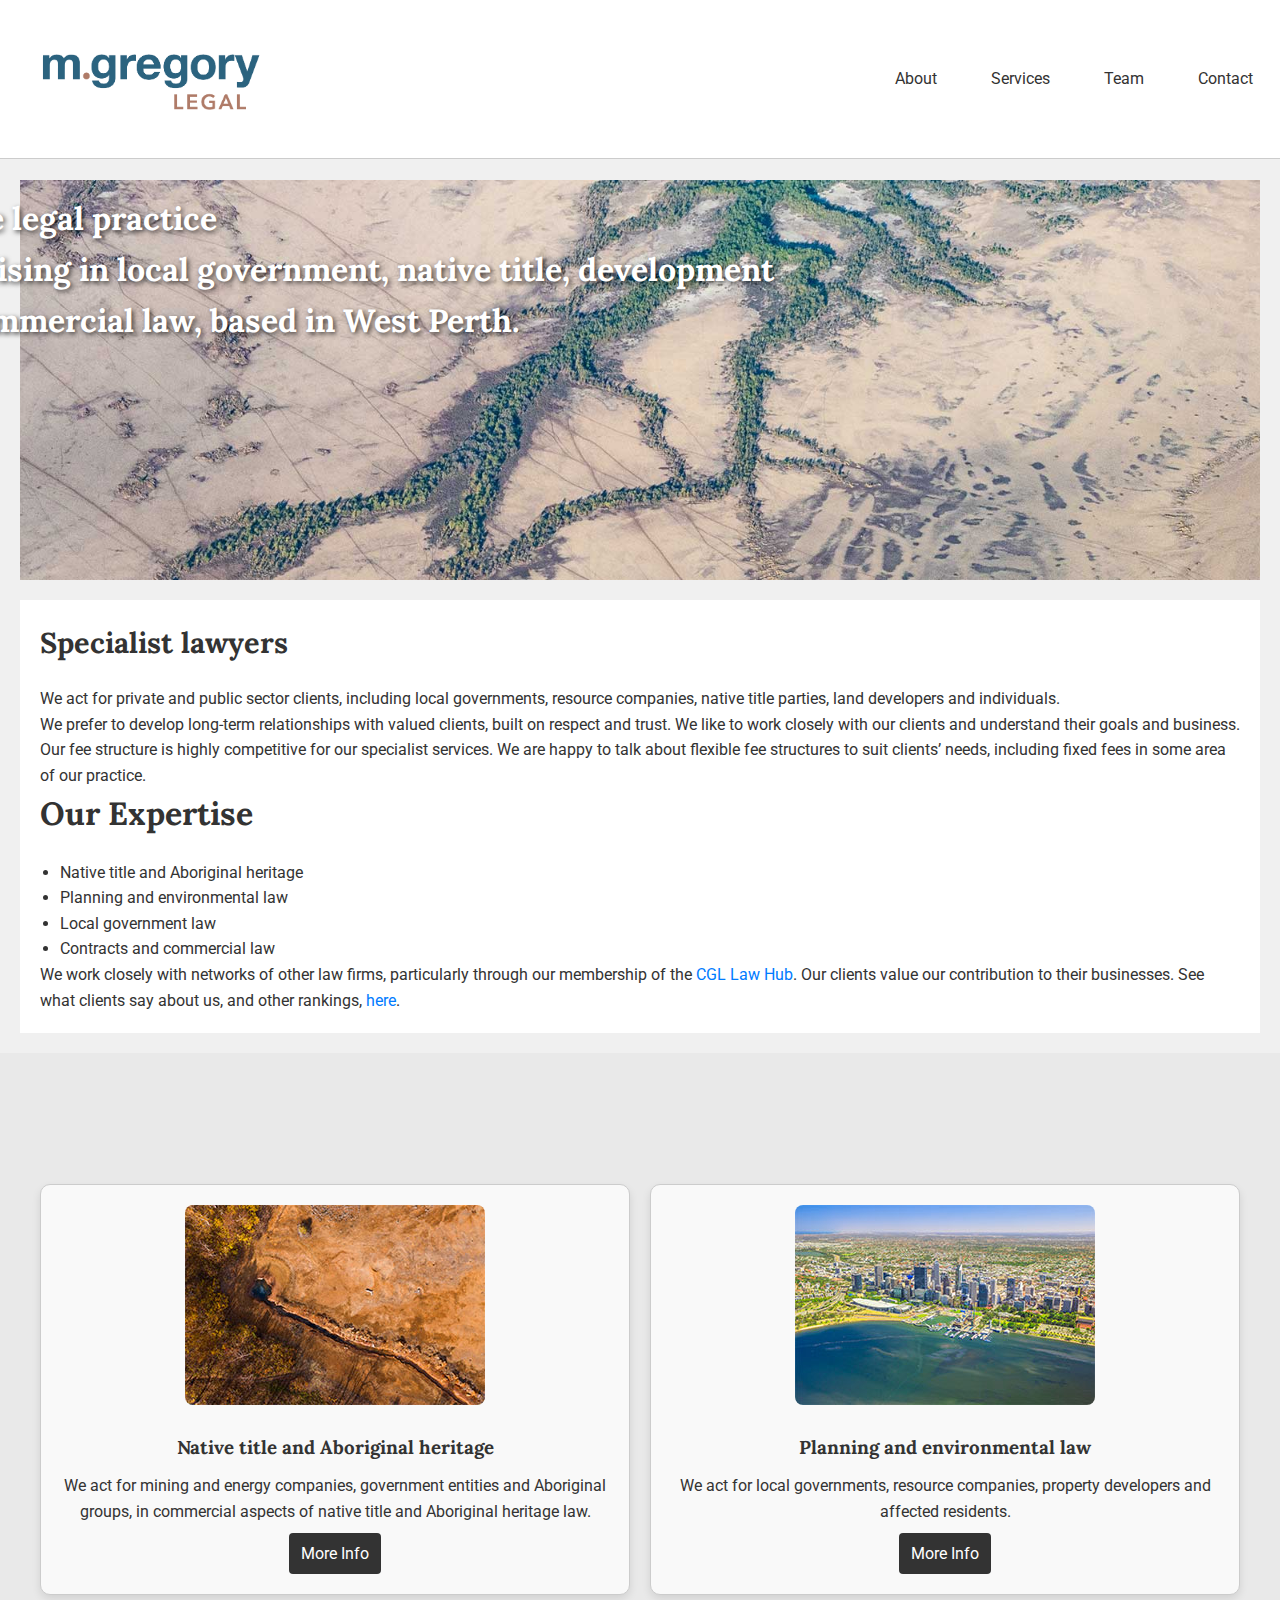
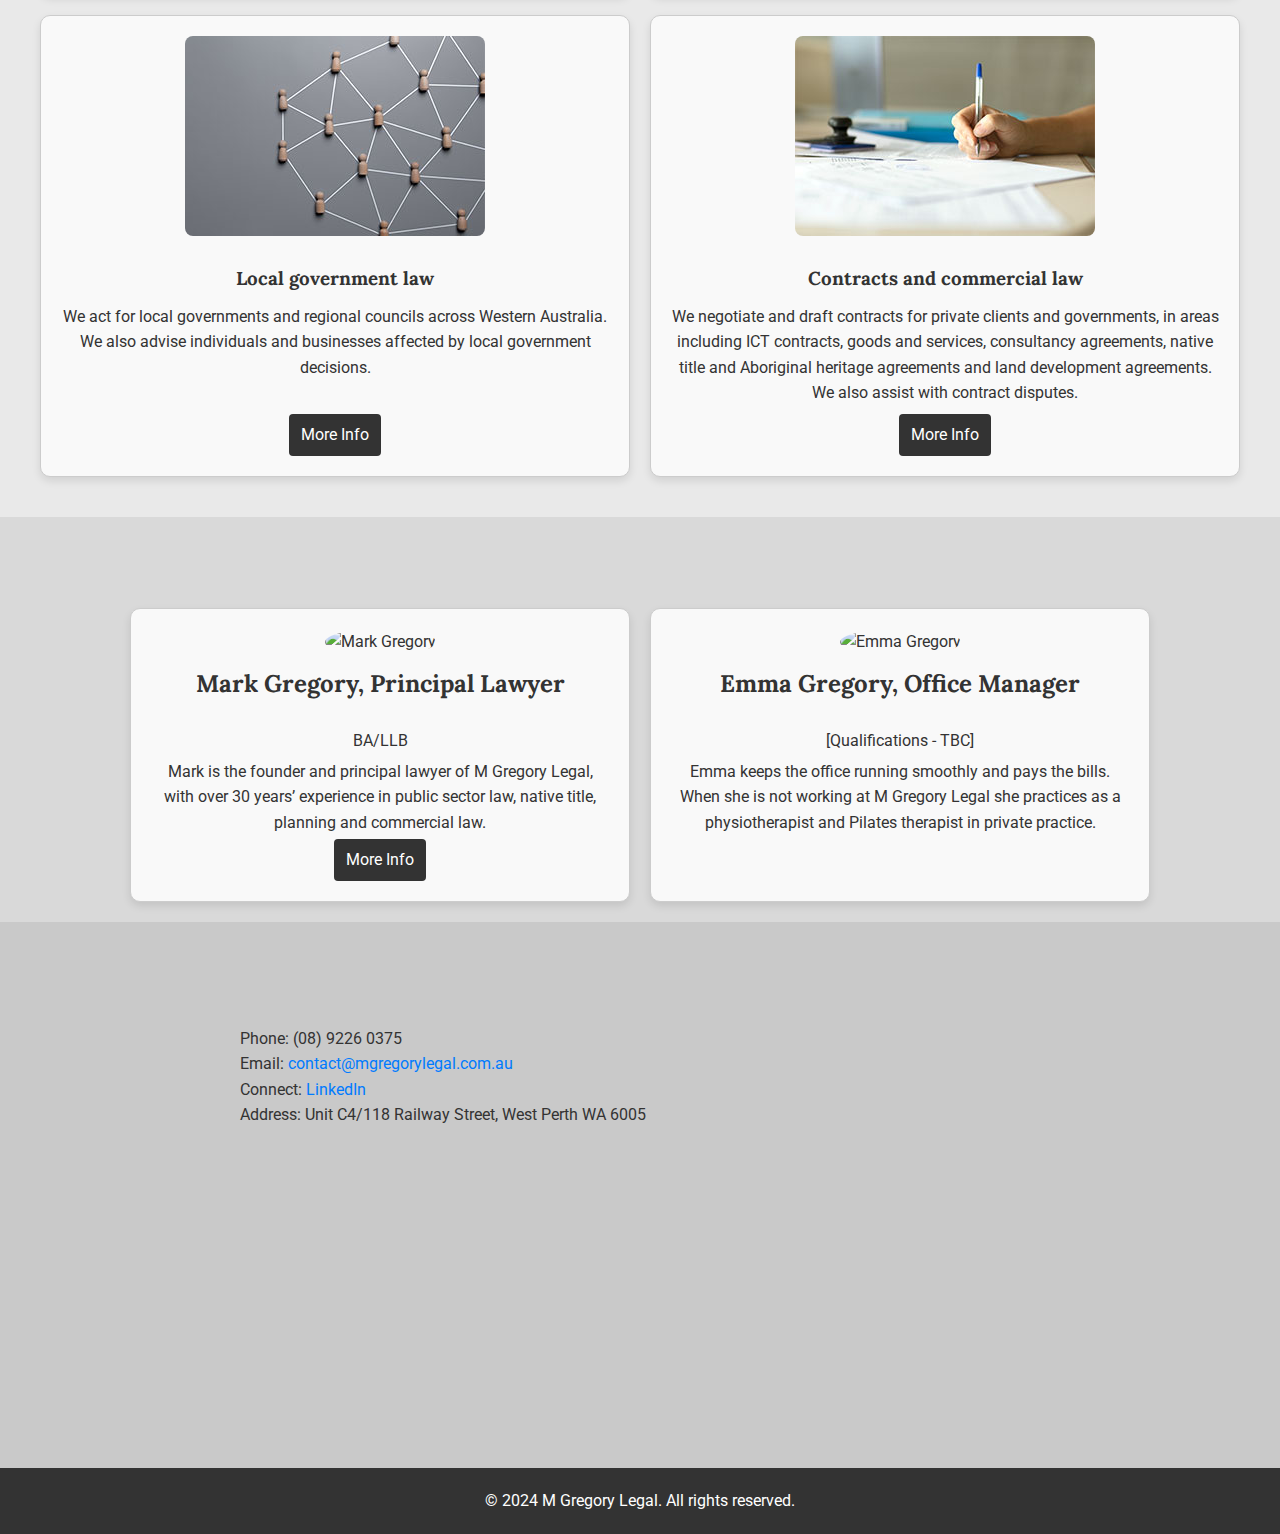
==== index.html @ 1109c606 "v1" ====
<!DOCTYPE html>
<html lang="en">
<head>
    <meta charset="UTF-8">
    <meta name="viewport" content="width=device-width, initial-scale=1.0">
    <title>M Gregory Legal</title>
    <link rel="stylesheet" href="index.css">
    <link rel="stylesheet" href="https://fonts.googleapis.com/css2?family=Lora:wght@400;700&family=Roboto:wght@400;700&display=swap">
    <link rel="icon" href="favicon.ico" type="image/x-icon">
</head>
<body>
    <header id="header">
        <div class="container">
            <div class="logo"><a href="#top"><img src="images/MG-logo.png" alt="M Gregory Legal Logo"></a></div>
            <nav>
                <ul>
                    <li><a href="#about">About</a></li>
                    <li><a href="#services">Services</a></li>
                    <li><a href="#team">Team</a></li>
                    <li><a href="#contact">Contact</a></li>
                </ul>
            </nav>
        </div>
    </header>

    <main id="top">
        <!-- About Us Section -->
        <section id="about" class="about">
            <div class="main-photo-text">
                A niche legal practice<br>
                specialising in local government, native title, development<br>
                and commercial law, based in West Perth.
            </div>
            <div class="main-photo slideshow-container">
                <div class="mySlides">
                    <img src="images/dry-lands.jpg" style="width:110%" alt="tidal flat">
                </div>
                <div class="mySlides">
                    <img src="images/salt-lake.jpg" style="width:110%" alt="salt pond">
                </div>
                <div class="mySlides">
                    <img src="images/book.jpg" style="width:110%" alt="open book">
                </div>
                <div class="mySlides">
                    <img src="images/architecture.jpg" style="width:110%" alt="brutalist building ">
                </div>
            </div>
            <div class="content-box">
                <h2>Specialist lawyers</h2>
                <p>We act for private and public sector clients, including local governments, resource companies, native title parties, land developers and individuals.</p>
                <p>We prefer to develop long-term relationships with valued clients, built on respect and trust. We like to work closely with our clients and understand their goals and business.</p>
                <p>Our fee structure is highly competitive for our specialist services. We are happy to talk about flexible fee structures to suit clients’ needs, including fixed fees in some area of our practice.</p>
                <h3 class="section-title">Our Expertise</h3>
                <ul class="expertise">
                    <li>Native title and Aboriginal heritage</li>
                    <li>Planning and environmental law</li>
                    <li>Local government law</li>
                    <li>Contracts and commercial law</li>
                </ul>
                <p>We work closely with networks of other law firms, particularly through our membership of the <a href="#">CGL Law Hub</a>. Our clients value our contribution to their businesses. See what clients say about us, and other rankings, <a href="#">here</a>.</p>
            </div>
        </section>

        <!-- Services Section -->
        <section id="services" class="services">
            <div class="container">
                <h2 class="section-title">Our Services</h2>
                <div class="service-box">
                    <div class="service">
                        <img src="images/waterhole.jpg" alt="Native title and Aboriginal heritage">
                        <h3>Native title and Aboriginal heritage</h3>
                        <p>We act for mining and energy companies, government entities and Aboriginal groups, in commercial aspects of native title and Aboriginal heritage law.</p>
                        <a href="Service-Native-Title-Aboriginal-Heritage.html" class="more-info">More Info</a>
                    </div>
                    <div class="service">
                        <img src="images/perth-city.jpg" alt="Planning and environmental law">
                        <h3>Planning and environmental law</h3>
                        <p>We act for local governments, resource companies, property developers and affected residents.</p>
                        <a href="Service-Planning-Environmental-Law.html" class="more-info">More Info</a>
                    </div>
                    <div class="service">
                        <img src="images/people.jpg" alt="Local government law">
                        <h3>Local government law</h3>
                        <p>We act for local governments and regional councils across Western Australia. We also advise individuals and businesses affected by local government decisions.</p>
                        <a href="Service-Local-Government-Law.html" class="more-info">More Info</a>
                    </div>
                    <div class="service">
                        <img src="images/sign.jpg" alt="Contracts and commercial law">
                        <h3>Contracts and commercial law</h3>
                        <p>We negotiate and draft contracts for private clients and governments, in areas including ICT contracts, goods and services, consultancy agreements, native title and Aboriginal heritage agreements and land development agreements. We also assist with contract disputes.</p>
                        <a href="Service-Contracts-Commercial-Law.html" class="more-info">More Info</a>
                    </div>
                </div>
            </div>
        </section>

        <!-- Team Section -->
        <section id="team" class="team">
            <div class="container">
                <h2 class="section-title">Our Team</h2>
                <div class="team-box">
                    <div class="team-member">
                        <img src="https://via.placeholder.com/150" alt="Mark Gregory">
                        <h3>Mark Gregory, Principal Lawyer</h3>
                        <p>BA/LLB</p>
                        <p>Mark is the founder and principal lawyer of M Gregory Legal, with over 30 years’ experience in public sector law, native title, planning and commercial law.</p>
                        <a href="mark-gregory.html" class="more-info">More Info</a>
                    </div>
                    <div class="team-member">
                        <img src="https://via.placeholder.com/150" alt="Emma Gregory">
                        <h3>Emma Gregory, Office Manager</h3>
                        <p>[Qualifications - TBC]</p>
                        <p>Emma keeps the office running smoothly and pays the bills. When she is not working at M Gregory Legal she practices as a physiotherapist and Pilates therapist in private practice.</p>
                    </div>
                </div>
            </div>
        </section>

        <!-- Contact Section -->
        <section id="contact" class="contact">
            <div class="content">
                <h2 class="section-title">Contact Us</h2>
                <p>Phone: <span id="phone"></span></p>
                <p>Email: <span id="email"></span></p>
                <p>Connect: <a href="#">LinkedIn</a></p>
                <p>Address: Unit C4/118 Railway Street, West Perth WA 6005</p>
                <div id="map"></div>
            </div>
        </section>
    </main>

    <footer>
        <div class="container">
            <p>&copy; 2024 M Gregory Legal. All rights reserved.</p>
        </div>
    </footer>

<script>
    // JavaScript for smooth header transition on scroll
    window.onscroll = function() {scrollFunction()};

    function scrollFunction() {
        if (document.body.scrollTop > 80 || document.documentElement.scrollTop > 80) {
            document.getElementById("header").classList.add("scroll");
        } else {
            document.getElementById("header").classList.remove("scroll");
        }
    }

    // Smooth scrolling for navigation links
    document.querySelectorAll('header nav ul li a').forEach(anchor => {
        anchor.addEventListener('click', function(e) {
            e.preventDefault();

            document.querySelector(this.getAttribute('href')).scrollIntoView({
                behavior: 'smooth'
            });
        });
    });

    // Smooth scrolling for logo link
    document.querySelector('header .logo a').addEventListener('click', function(e) {
        e.preventDefault();
        document.querySelector(this.getAttribute('href')).scrollIntoView({
            behavior: 'smooth'
        });
    });

    // Fade-in effect for h2 elements on scroll
    const sections = document.querySelectorAll('section');
    const options = {
        threshold: 0.5
    };

    const observer = new IntersectionObserver((entries, observer) => {
        entries.forEach(entry => {
            if (!entry.isIntersecting) {
                return;
            }
            entry.target.querySelector('h2').classList.add('fade-in');
            observer.unobserve(entry.target);
        });
    }, options);

    sections.forEach(section => {
        observer.observe(section);
    });

    // Anti-scraping measures for contact info
    document.getElementById('phone').textContent = '(08) 9226 0375';
    document.getElementById('email').innerHTML = '<a href="mailto:contact@mgregorylegal.com.au">contact@mgregorylegal.com.au</a>';

    // Google Maps API
    function initMap() {
        var location = { lat: -31.9505, lng: 115.8605 }; // Coordinates for Perth, WA
        var map = new google.maps.Map(document.getElementById("map"), {
            zoom: 14,
            center: location
        });
        var marker = new google.maps.Marker({
            position: location,
            map: map
        });
    }

    // Slideshow logic
    let slideIndex = 0;
    showSlides();

    function showSlides() {
        let slides = document.getElementsByClassName("mySlides");
        for (let i = 0; i < slides.length; i++) {
            slides[i].classList.remove("active");
        }
        slideIndex++;
        if (slideIndex > slides.length) { slideIndex = 1 }
        slides[slideIndex - 1].classList.add("active");
        setTimeout(showSlides, 4000); // Change image every 4 seconds
    }
</script>

    <script async defer src="https://maps.googleapis.com/maps/api/js?key=AIzaSyBhS0p3uqye0umeR3EE-QV-bH2C4uokrwM&callback=initMap"></script>
</body>
</html>
---- index.css ----
/* Import Google Font */
@import url('https://fonts.googleapis.com/css2?family=Lora:wght@400;700&display=swap');
@import url('https://fonts.googleapis.com/css2?family=Roboto:wght@400;700&display=swap');

/* Reset default styles */
* {
    margin: 0;
    padding: 0;
    box-sizing: border-box;
}

/* Custom scrollbar */
::-webkit-scrollbar {
    width: 10px;
}

::-webkit-scrollbar-track {
    background: #f1f1f1;
}

::-webkit-scrollbar-thumb {
    background: #888;
    border-radius: 5px;
}

::-webkit-scrollbar-thumb:hover {
    background: #555;
}

/* Slideshow container */
.slideshow-container {
    position: relative;
    max-width: 100%;
    height: 400px; /* Adjust this height as needed */
    margin: auto;
    overflow: hidden;
}

.mySlides {
    position: absolute;
    width: 100%;
    height: 100%;
    opacity: 0;
    transition: opacity 1s ease-in-out; /* Smooth transition */
}

.mySlides img {
    width: 100%;
    height: 100%;
    object-fit: cover; /* Ensures the image covers the container without stretching */
    vertical-align: middle;
}

.mySlides.active {
    opacity: 1;
}

/* Next & previous buttons */
.prev, .next {
    cursor: pointer;
    position: absolute;
    top: 50%;
    width: auto;
    padding: 16px;
    margin-top: -22px;
    color: white;
    font-weight: bold;
    font-size: 18px;
    transition: 0.6s ease;
    border-radius: 0 3px 3px 0;
    user-select: none;
    background-color: rgba(0, 0, 0, 0.5); /* Semi-transparent background for better visibility */
}

.next {
    right: 0;
    border-radius: 3px 0 0 3px;
}

.prev:hover, .next:hover {
    background-color: rgba(0,0,0,0.8);
}

/* Sliding animation */
@keyframes slide {
    from {transform: translateX(100%);} 
    to {transform: translateX(0%);}
}

@-webkit-keyframes slide {
    from {transform: translateX(100%);} 
    to {transform: translateX(0%);}
}

/* Basic styling */
body {
    font-family: 'Roboto', sans-serif;
    color: #333;
    line-height: 1.6;
    overflow-x: hidden; /* Hide horizontal scrollbar */
}

.logo img {
    max-width: 300px; /* Adjust the size as needed */
    height: auto; /* Maintain aspect ratio */
}

header {
    background-color: #fff;
    color: #333;
    padding: 20px 0;
    position: fixed;
    width: 100%;
    z-index: 1000; /* Ensure header is on top */
    transition: background-color 0.3s ease;
    border-bottom: 1px solid #ccc;
}

header .container {
    display: flex;
    justify-content: space-between;
    align-items: center;
}

header .logo {
    font-family: 'Lora', serif;
    font-size: 1.5em;
}

header .logo a {
    text-decoration: none;
    color: #333;
}

header nav ul {
    list-style-type: none;
    display: flex;
}

header nav ul li {
    margin: 0 15px;
}

header nav ul li a {
    text-decoration: none;
    color: #333; /* Default color */
    padding: 8px 12px;
    border-radius: 0; /* Remove rounded corners */
    transition: background-color 0.3s ease, color 0.3s ease, box-shadow 0.3s ease; /* Added transition for box-shadow */
}

header nav ul li a:hover {
    background-color: #eee;
    color: #333; /* Hover color */
    box-shadow: 5px 5px 7px rgba(0, 0, 0, 0.3); /* Slightly larger shadow on hover */
}

main {
    padding-top: 80px; /* Adjust for fixed header */
}

section {
    padding: 20px 20px; /* Reduced padding for about section */
}

.about {
    background-color: #f0f0f0;
    padding-top: 100px;
}

.about .main-photo {
    width: 100%;
    height: 400px;
    background: #ddd;
    position: relative;
    display: flex;
    justify-content: left;
    align-items: center;
    margin-bottom: 20px;
}

.about .main-photo-text {
    position: absolute;
    top: 30%; /* Center vertically */
    left: 26%; /* Center horizontally */
    transform: translate(-50%, -50%); /* Center the text */
    font-family: 'Lora', serif;
    font-size: 2em; /* Bigger and bolder */
    font-weight: bold;
    color: #fff; /* White text */
    padding: 10px; /* Add padding for better readability */
    z-index: 1; /* Ensure it appears above the images */
    text-shadow: 2px 2px 5px rgba(0, 0, 0, 0.7); /* Add drop shadow */
}

.about .content-box {
    width: 100%; /* Expanded width to the edge of the page */
    padding: 20px;
    background-color: #fff;
    text-align: left;
}

.about h2 {
    font-family: 'Lora', serif;
    font-size: 1.8em;
    margin-bottom: 20px;
    font-weight: bold;
}

.about ul.expertise {
    list-style-type: disc;
    padding-left: 20px;
    margin-top: 20px;
}

.services {
    background-color: #e9e9e9; /* Slightly darker grey for Services section */
    padding: 40px 0; /* Add some padding to the top and bottom */
}

.services .container {
    display: flex;
    flex-direction: column; /* Ensure the title and service boxes stack vertically */
    align-items: center; /* Center align the contents */
    gap: 20px; /* Add space between the title and the service boxes */
}

.services .section-title {
    margin-bottom: 20px; /* Add margin to the bottom of the title */
    font-family: 'Lora', serif;
    font-size: 2em;
}

.service-box {
    display: grid;
    grid-template-columns: repeat(2, 1fr); /* 2 by 2 grid */
    gap: 20px; /* Adjust the gap between the columns */
    width: 100%; /* Ensure the grid takes full width of the container */
    max-width: 1200px; /* Set a maximum width for the grid container */
    margin: 0 auto; /* Center the grid container */
}

.service {
    background-color: #f9f9f9;
    border: 1px solid #ccc;
    padding: 20px;
    text-align: center;
    transition: transform 0.3s ease;
    border-radius: 10px;
    box-shadow: 0 4px 8px rgba(0, 0, 0, 0.1);
    position: relative;
    padding-bottom: 60px; /* Ensure enough space for the button */
    width: 100%; /* Ensure the service boxes take full width of grid items */
}


.service img {
    max-width: 100%;
    height: auto;
    border-radius: 8px;
    margin-bottom: 10px;
}

.service h3 {
    font-family: 'Lora', serif; /* Change font to Lora */
    margin-top: 10px;
}

.service p {
    font-family: 'Roboto', sans-serif;
    margin: 10px 0;
}

.service a {
    display: inline-block;
    padding: 8px 12px;
    background-color: #333;
    color: #fff;
    text-decoration: none;
    border-radius: 4px;
    transition: background-color 0.3s ease;
    position: absolute;
    bottom: 20px;
    left: 50%;
    transform: translateX(-50%);
}

.service a:hover {
    background-color: #555; /* Change hover effect */
    color: #fff; /* Ensure text color stays white */
}

.service:hover {
    transform: translateY(-5px);
}

.team {
    background-color: #d9d9d9; /* Even darker grey for Team section */
}

.team .container {
    display: flex;
    flex-direction: column;
    align-items: center;
}

.team-box {
    display: flex;
    justify-content: center; /* Center the team members */
    gap: 20px;
    flex-wrap: wrap;
    max-width: 1200px;
}

.team-member {
    background-color: #f9f9f9;
    border: 1px solid #ccc;
    padding: 20px;
    text-align: center;
    transition: transform 0.3s ease;
    border-radius: 10px;
    box-shadow: 0 4px 8px rgba(0, 0, 0, 0.1);
    width: calc(45% - 40px);
    max-width: 600px;
    position: relative;
    padding-bottom: 60px; /* Ensure enough space for the button */
}

.team-member img {
    border-radius: 50%;
    margin-bottom: 10px;
}

.team-member h3 {
    font-family: 'Lora', serif; /* Change font to Lora */
    font-size: 1.5em;
    color: #333;
    padding-bottom: 20px; /* Add padding to the bottom */
}

.team-member p {
    margin: 5px 0;
}

.team-member a {
    display: inline-block;
    padding: 8px 12px;
    background-color: #333;
    color: #fff;
    text-decoration: none;
    border-radius: 4px;
    transition: background-color 0.3s ease;
    position: absolute;
    bottom: 20px;
    left: 50%;
    transform: translateX(-50%);
}

.team-member a:hover {
    background-color: #555; /* Change hover effect */
    color: #fff; /* Ensure text color stays white */
}

.contact {
    background-color: #c9c9c9; /* Darkest grey for Contact section */
}

.contact .content {
    max-width: 800px;
    margin: 0 auto;
    text-align: left;
}

.contact h2 {
    font-family: 'Lora', serif; /* Change font to Lora */
    font-size: 2.5em;
    margin-bottom: 20px;
}

#map {
    height: 300px;
    width: 100%;
    margin-top: 20px;
}

footer {
    text-align: center;
    padding: 20px 0;
    background-color: #333;
    color: #fff;
}

.fade-in {
    opacity: 1;
    transition: opacity 0.6s ease-in-out;
}

h2 {
    opacity: 0;
    transition: opacity 0.6s ease-in-out;
}

/* Link colors */
a {
    color: #007BFF;
    text-decoration: none;
}

a:hover {
    color: #0056b3;
}

a:active {
    color: #0056b3;
}

/* Ensure section titles use the Lora font */
.section-title {
    font-family: 'Lora', serif;
    font-size: 2em;
    margin-bottom: 20px;
}
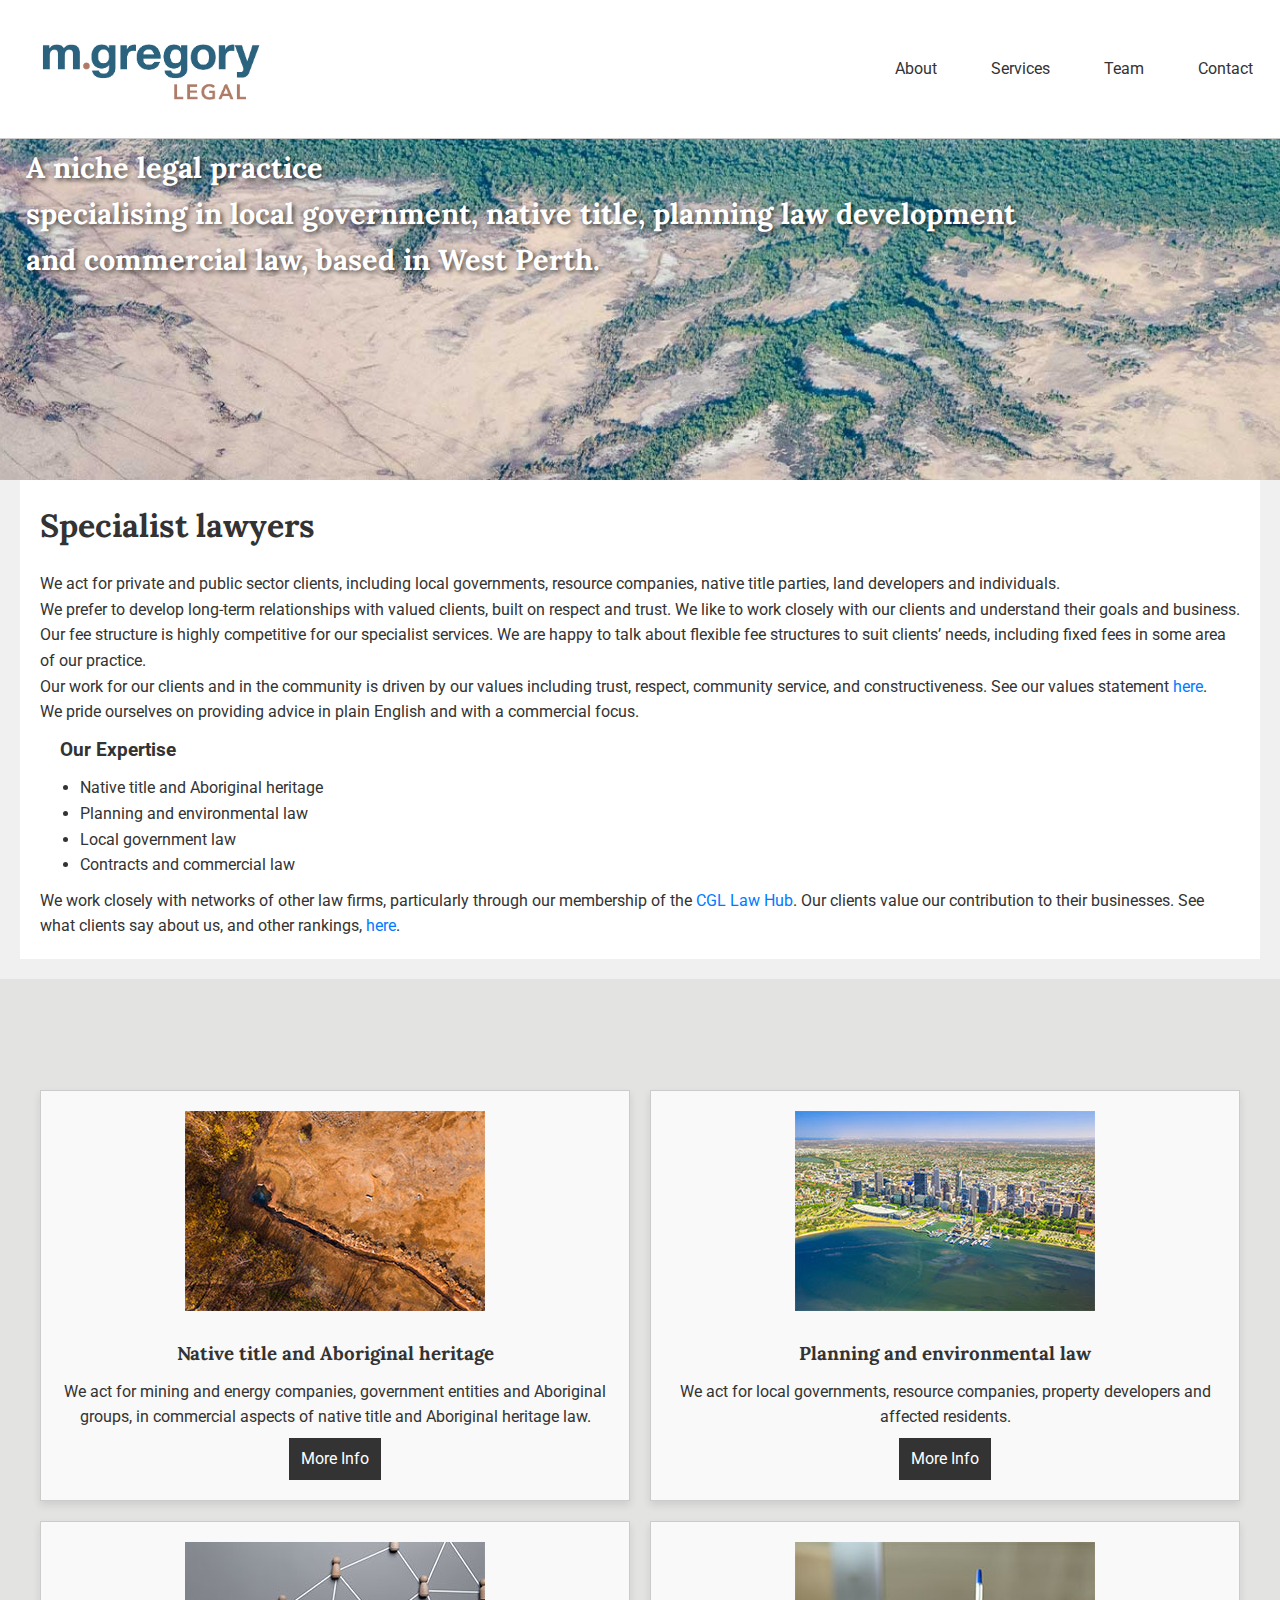
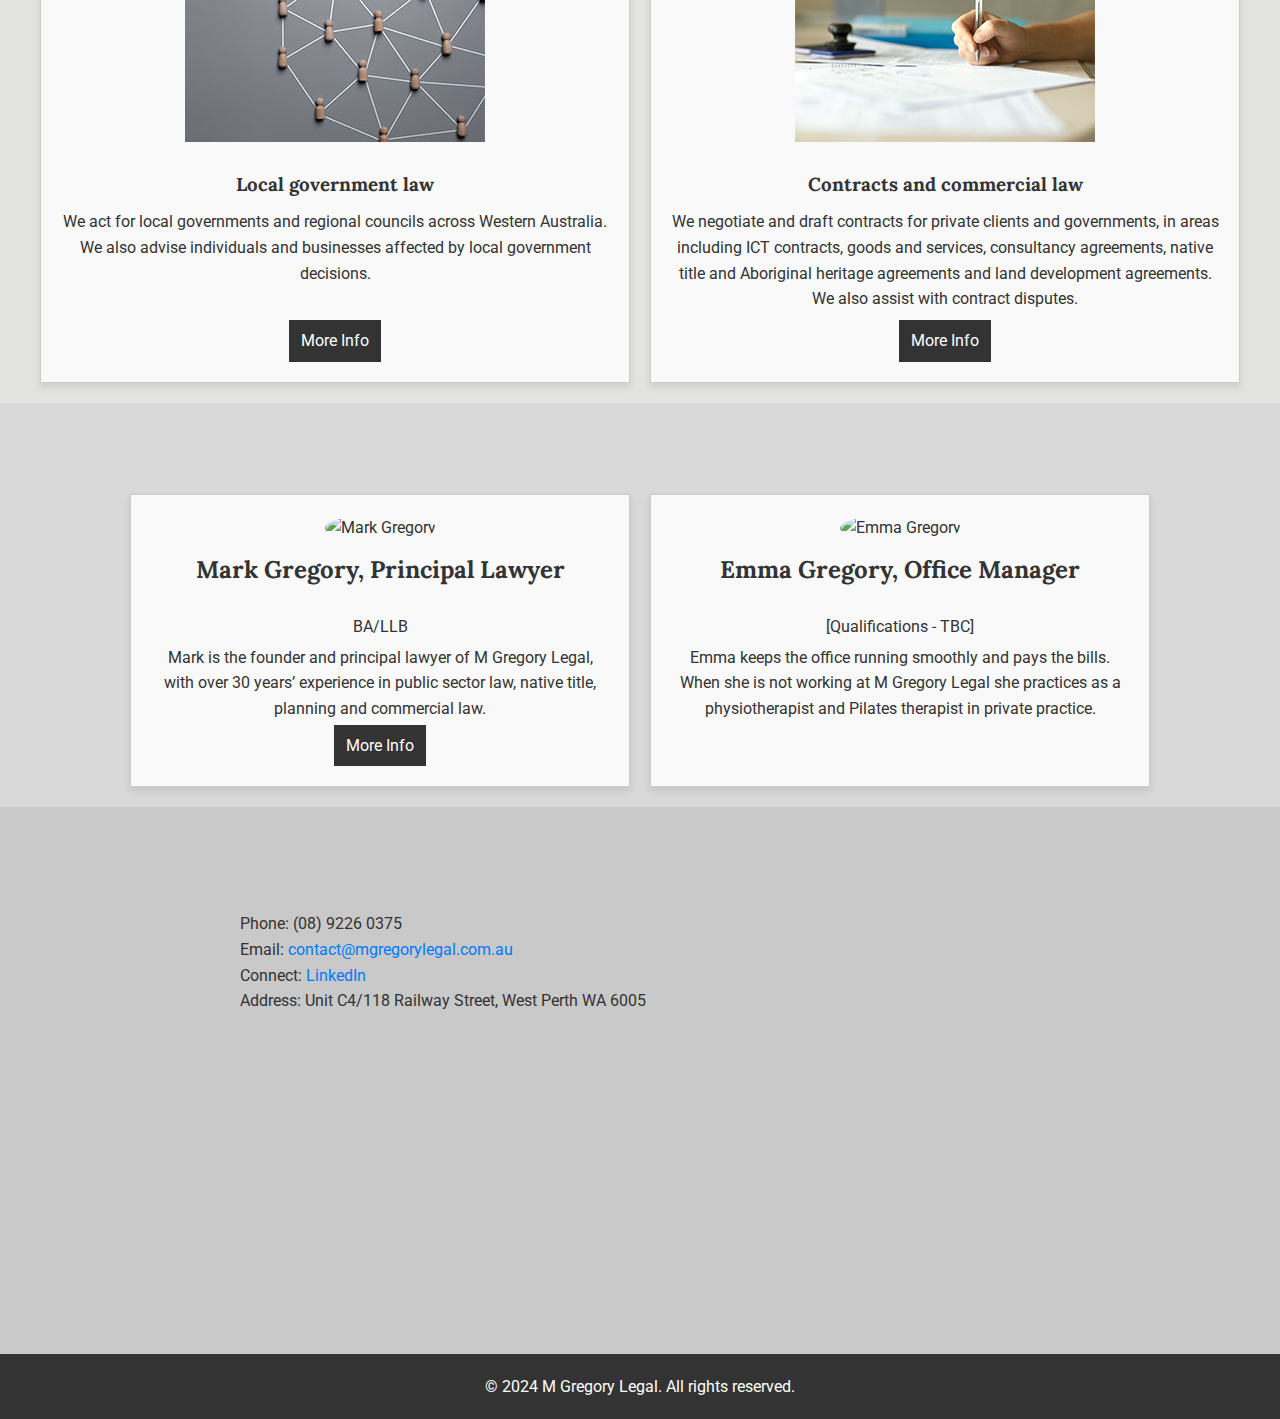
==== commit 37e1bd3a: "v2" ====
--- a/index.html
+++ b/index.html
@@ -13,12 +13,18 @@
         <div class="container">
             <div class="logo"><a href="#top"><img src="images/MG-logo.png" alt="M Gregory Legal Logo"></a></div>
             <nav>
-                <ul>
+                <ul class="nav-links">
                     <li><a href="#about">About</a></li>
                     <li><a href="#services">Services</a></li>
                     <li><a href="#team">Team</a></li>
                     <li><a href="#contact">Contact</a></li>
                 </ul>
+                <div class="hamburger" id="hamburger">
+                    <div></div>
+                    <div></div>
+                    <div></div>
+                </div>
+                <div class="close-btn" id="close-btn">&times;</div>
             </nav>
         </div>
     </header>
@@ -28,36 +34,40 @@
         <section id="about" class="about">
             <div class="main-photo-text">
                 A niche legal practice<br>
-                specialising in local government, native title, development<br>
+                specialising in local government, native title, planning law development<br>
                 and commercial law, based in West Perth.
             </div>
             <div class="main-photo slideshow-container">
-                <div class="mySlides">
-                    <img src="images/dry-lands.jpg" style="width:110%" alt="tidal flat">
-                </div>
-                <div class="mySlides">
-                    <img src="images/salt-lake.jpg" style="width:110%" alt="salt pond">
-                </div>
-                <div class="mySlides">
-                    <img src="images/book.jpg" style="width:110%" alt="open book">
-                </div>
-                <div class="mySlides">
-                    <img src="images/architecture.jpg" style="width:110%" alt="brutalist building ">
+                <div class="mySlides fade">
+                    <img src="images/dry-lands.jpg" alt="tidal flat">
+                </div>
+                <div class="mySlides fade">
+                    <img src="images/Pilbara-landscape.jpg" alt="australian outback">
+                </div>
+                <div class="mySlides fade">
+                    <img src="images/salt-lake.jpg" alt="salt pond">
+                </div>
+                <div class="mySlides fade">
+                    <img src="images/book.jpg" alt="open book">
+                </div>
+                <div class="mySlides fade">
+                    <img src="images/architecture.jpg" alt="brutalist building">
                 </div>
             </div>
             <div class="content-box">
                 <h2>Specialist lawyers</h2>
-                <p>We act for private and public sector clients, including local governments, resource companies, native title parties, land developers and individuals.</p>
-                <p>We prefer to develop long-term relationships with valued clients, built on respect and trust. We like to work closely with our clients and understand their goals and business.</p>
-                <p>Our fee structure is highly competitive for our specialist services. We are happy to talk about flexible fee structures to suit clients’ needs, including fixed fees in some area of our practice.</p>
-                <h3 class="section-title">Our Expertise</h3>
+                <p>
+                We act for private and public sector clients, including local governments, resource companies, native title parties, land developers and individuals.
+                <br>We prefer to develop long-term relationships with valued clients, built on respect and trust. We like to work closely with our clients and understand their goals and business.<br>
+                Our fee structure is highly competitive for our specialist services. We are happy to talk about flexible fee structures to suit clients’ needs, including fixed fees in some area of our practice.<br> Our work for our clients and in the community is driven by our values including trust, respect, community service, and constructiveness. See our values statement <a href="Under-construction.html">here</a>. <br>We pride ourselves on providing advice in plain English and with a commercial focus.</p>
+                <h3 class="expertise-title">Our Expertise</h3>
                 <ul class="expertise">
                     <li>Native title and Aboriginal heritage</li>
                     <li>Planning and environmental law</li>
                     <li>Local government law</li>
                     <li>Contracts and commercial law</li>
                 </ul>
-                <p>We work closely with networks of other law firms, particularly through our membership of the <a href="#">CGL Law Hub</a>. Our clients value our contribution to their businesses. See what clients say about us, and other rankings, <a href="#">here</a>.</p>
+                <p>We work closely with networks of other law firms, particularly through our membership of the <a href="Under-construction.html">CGL Law Hub</a>. Our clients value our contribution to their businesses. See what clients say about us, and other rankings, <a href="Under-construction.html">here</a>.</p>
             </div>
         </section>
 
@@ -100,14 +110,14 @@
                 <h2 class="section-title">Our Team</h2>
                 <div class="team-box">
                     <div class="team-member">
-                        <img src="https://via.placeholder.com/150" alt="Mark Gregory">
+                        <img src="https://via.placeholder.com/150" class="circle-img" alt="Mark Gregory">
                         <h3>Mark Gregory, Principal Lawyer</h3>
                         <p>BA/LLB</p>
                         <p>Mark is the founder and principal lawyer of M Gregory Legal, with over 30 years’ experience in public sector law, native title, planning and commercial law.</p>
-                        <a href="mark-gregory.html" class="more-info">More Info</a>
+                        <a href="Mark-more-info.html" class="more-info">More Info</a>
                     </div>
                     <div class="team-member">
-                        <img src="https://via.placeholder.com/150" alt="Emma Gregory">
+                        <img src="https://via.placeholder.com/150" class="circle-img" alt="Emma Gregory">
                         <h3>Emma Gregory, Office Manager</h3>
                         <p>[Qualifications - TBC]</p>
                         <p>Emma keeps the office running smoothly and pays the bills. When she is not working at M Gregory Legal she practices as a physiotherapist and Pilates therapist in private practice.</p>
@@ -122,7 +132,7 @@
                 <h2 class="section-title">Contact Us</h2>
                 <p>Phone: <span id="phone"></span></p>
                 <p>Email: <span id="email"></span></p>
-                <p>Connect: <a href="#">LinkedIn</a></p>
+                <p>Connect: <a href="Under-construction.html">LinkedIn</a></p>
                 <p>Address: Unit C4/118 Railway Street, West Perth WA 6005</p>
                 <div id="map"></div>
             </div>
@@ -135,89 +145,120 @@
         </div>
     </footer>
 
-<script>
-    // JavaScript for smooth header transition on scroll
-    window.onscroll = function() {scrollFunction()};
-
-    function scrollFunction() {
-        if (document.body.scrollTop > 80 || document.documentElement.scrollTop > 80) {
-            document.getElementById("header").classList.add("scroll");
-        } else {
-            document.getElementById("header").classList.remove("scroll");
+    <script>
+        // JavaScript for smooth header transition on scroll
+        window.onscroll = function() {scrollFunction()};
+
+        function scrollFunction() {
+            if (document.body.scrollTop > 80 || document.documentElement.scrollTop > 80) {
+                document.getElementById("header").classList.add("scroll");
+            } else {
+                document.getElementById("header").classList.remove("scroll");
+            }
         }
-    }
-
-    // Smooth scrolling for navigation links
-    document.querySelectorAll('header nav ul li a').forEach(anchor => {
-        anchor.addEventListener('click', function(e) {
+
+        // Smooth scrolling for navigation links
+        document.querySelectorAll('header nav ul li a').forEach(anchor => {
+            anchor.addEventListener('click', function(e) {
+                e.preventDefault();
+                document.querySelector(this.getAttribute('href')).scrollIntoView({
+                    behavior: 'smooth'
+                });
+            });
+        });
+
+        // Smooth scrolling for logo link
+        document.querySelector('header .logo a').addEventListener('click', function(e) {
             e.preventDefault();
-
             document.querySelector(this.getAttribute('href')).scrollIntoView({
                 behavior: 'smooth'
             });
         });
-    });
-
-    // Smooth scrolling for logo link
-    document.querySelector('header .logo a').addEventListener('click', function(e) {
-        e.preventDefault();
-        document.querySelector(this.getAttribute('href')).scrollIntoView({
-            behavior: 'smooth'
-        });
-    });
-
-    // Fade-in effect for h2 elements on scroll
-    const sections = document.querySelectorAll('section');
-    const options = {
-        threshold: 0.5
-    };
-
-    const observer = new IntersectionObserver((entries, observer) => {
-        entries.forEach(entry => {
-            if (!entry.isIntersecting) {
-                return;
-            }
-            entry.target.querySelector('h2').classList.add('fade-in');
-            observer.unobserve(entry.target);
-        });
-    }, options);
-
-    sections.forEach(section => {
-        observer.observe(section);
-    });
-
-    // Anti-scraping measures for contact info
-    document.getElementById('phone').textContent = '(08) 9226 0375';
-    document.getElementById('email').innerHTML = '<a href="mailto:contact@mgregorylegal.com.au">contact@mgregorylegal.com.au</a>';
-
-    // Google Maps API
-    function initMap() {
-        var location = { lat: -31.9505, lng: 115.8605 }; // Coordinates for Perth, WA
-        var map = new google.maps.Map(document.getElementById("map"), {
-            zoom: 14,
-            center: location
-        });
-        var marker = new google.maps.Marker({
-            position: location,
-            map: map
-        });
-    }
-
-    // Slideshow logic
-    let slideIndex = 0;
-    showSlides();
-
-    function showSlides() {
-        let slides = document.getElementsByClassName("mySlides");
-        for (let i = 0; i < slides.length; i++) {
-            slides[i].classList.remove("active");
+
+        // Toggle hamburger menu
+        document.querySelector('.hamburger').addEventListener('click', function() {
+            document.querySelector('.nav-links').classList.toggle('nav-active');
+            document.querySelector('.hamburger').classList.toggle('toggle');
+            document.querySelector('.close-btn').classList.toggle('visible');
+        });
+
+        // Close hamburger menu
+        document.querySelector('#close-btn').addEventListener('click', function() {
+            document.querySelector('.nav-links').classList.remove('nav-active');
+            document.querySelector('.hamburger').classList.remove('toggle');
+            document.querySelector('.close-btn').classList.remove('visible');
+        });
+
+        // Close hamburger menu on link click
+        document.querySelectorAll('.nav-links a').forEach(link => {
+            link.addEventListener('click', function() {
+                document.querySelector('.nav-links').classList.remove('nav-active');
+                document.querySelector('.hamburger').classList.remove('toggle');
+                document.querySelector('.close-btn').classList.remove('visible');
+            });
+        });
+
+        // Fade-in effect for h2 elements on scroll
+        const sections = document.querySelectorAll('section');
+        const options = {
+            threshold: 0.5
+        };
+
+        const observer = new IntersectionObserver((entries, observer) => {
+            entries.forEach(entry => {
+                if (!entry.isIntersecting) {
+                    return;
+                }
+                entry.target.querySelector('h2').classList.add('fade-in');
+                observer.unobserve(entry.target);
+            });
+        }, options);
+
+        sections.forEach(section => {
+            observer.observe(section);
+        });
+
+        // Anti-scraping measures for contact info
+        document.getElementById('phone').textContent = '(08) 9226 0375';
+        document.getElementById('email').innerHTML = '<a href="mailto:contact@mgregorylegal.com.au">contact@mgregorylegal.com.au</a>';
+
+        // Google Maps API
+        function initMap() {
+            var location = { lat: -31.9505, lng: 115.8605 }; // Coordinates for Perth, WA
+            var map = new google.maps.Map(document.getElementById("map"), {
+                zoom: 14,
+                center: location
+            });
+            var marker = new google.maps.Marker({
+                position: location,
+                map: map
+            });
         }
-        slideIndex++;
-        if (slideIndex > slides.length) { slideIndex = 1 }
-        slides[slideIndex - 1].classList.add("active");
-        setTimeout(showSlides, 4000); // Change image every 4 seconds
-    }
-</script>
+
+        // Slideshow logic with smooth fade transition
+        let slideIndex = 0;
+        showSlides();
+
+        function showSlides() {
+            let slides = document.getElementsByClassName("mySlides");
+            for (let i = 0; i < slides.length; i++) {
+                slides[i].classList.remove("active");
+                slides[i].classList.remove("fade-out");
+            }
+            slideIndex++;
+            if (slideIndex > slides.length) { 
+                slideIndex = 1 
+            }
+            slides[slideIndex - 1].classList.add("active");
+            slides[slideIndex - 1].classList.add("fade-in");
+            if (slideIndex === 1) {
+                slides[slides.length - 1].classList.add("fade-out");
+            } else {
+                slides[slideIndex - 2].classList.add("fade-out");
+            }
+            setTimeout(showSlides, 4000); // Change image every 4 seconds
+        }
+    </script>
 
     <script async defer src="https://maps.googleapis.com/maps/api/js?key=AIzaSyBhS0p3uqye0umeR3EE-QV-bH2C4uokrwM&callback=initMap"></script>
 </body>
--- a/index.css
+++ b/index.css
@@ -20,7 +20,6 @@
 
 ::-webkit-scrollbar-thumb {
     background: #888;
-    border-radius: 5px;
 }
 
 ::-webkit-scrollbar-thumb:hover {
@@ -30,66 +29,35 @@
 /* Slideshow container */
 .slideshow-container {
     position: relative;
-    max-width: 100%;
-    height: 400px; /* Adjust this height as needed */
-    margin: auto;
+    width: 100vw; /* Full width of the viewport */
+    left: 50%; /* Centering trick */
+    right: 50%; /* Centering trick */
+    margin-left: -50vw; /* Centering trick */
+    margin-right: -50vw; /* Centering trick */
+    height: 350px; /* Adjusted height */
     overflow: hidden;
 }
 
 .mySlides {
     position: absolute;
+    top: 0;
+    left: 0;
     width: 100%;
     height: 100%;
     opacity: 0;
-    transition: opacity 1s ease-in-out; /* Smooth transition */
-}
-
-.mySlides img {
-    width: 100%;
-    height: 100%;
-    object-fit: cover; /* Ensures the image covers the container without stretching */
-    vertical-align: middle;
+    transition: opacity 1s ease-in-out;
+}
+
+.mySlides.fade-in {
+    opacity: 1;
+}
+
+.mySlides.fade-out {
+    opacity: 0;
 }
 
 .mySlides.active {
-    opacity: 1;
-}
-
-/* Next & previous buttons */
-.prev, .next {
-    cursor: pointer;
-    position: absolute;
-    top: 50%;
-    width: auto;
-    padding: 16px;
-    margin-top: -22px;
-    color: white;
-    font-weight: bold;
-    font-size: 18px;
-    transition: 0.6s ease;
-    border-radius: 0 3px 3px 0;
-    user-select: none;
-    background-color: rgba(0, 0, 0, 0.5); /* Semi-transparent background for better visibility */
-}
-
-.next {
-    right: 0;
-    border-radius: 3px 0 0 3px;
-}
-
-.prev:hover, .next:hover {
-    background-color: rgba(0,0,0,0.8);
-}
-
-/* Sliding animation */
-@keyframes slide {
-    from {transform: translateX(100%);} 
-    to {transform: translateX(0%);}
-}
-
-@-webkit-keyframes slide {
-    from {transform: translateX(100%);} 
-    to {transform: translateX(0%);}
+    z-index: 1;
 }
 
 /* Basic styling */
@@ -97,21 +65,21 @@
     font-family: 'Roboto', sans-serif;
     color: #333;
     line-height: 1.6;
-    overflow-x: hidden; /* Hide horizontal scrollbar */
+    overflow-x: hidden;
 }
 
 .logo img {
-    max-width: 300px; /* Adjust the size as needed */
-    height: auto; /* Maintain aspect ratio */
+    max-width: 300px;
+    height: auto;
 }
 
 header {
     background-color: #fff;
     color: #333;
-    padding: 20px 0;
+    padding: 10px 0; /* Adjusted padding */
     position: fixed;
     width: 100%;
-    z-index: 1000; /* Ensure header is on top */
+    z-index: 1000;
     transition: background-color 0.3s ease;
     border-bottom: 1px solid #ccc;
 }
@@ -143,101 +111,173 @@
 
 header nav ul li a {
     text-decoration: none;
-    color: #333; /* Default color */
+    color: #333;
     padding: 8px 12px;
-    border-radius: 0; /* Remove rounded corners */
-    transition: background-color 0.3s ease, color 0.3s ease, box-shadow 0.3s ease; /* Added transition for box-shadow */
+    transition: background-color 0.3s ease, color 0.3s ease;
 }
 
 header nav ul li a:hover {
     background-color: #eee;
-    color: #333; /* Hover color */
-    box-shadow: 5px 5px 7px rgba(0, 0, 0, 0.3); /* Slightly larger shadow on hover */
+    color: #333;
+    box-shadow: 5px 5px 7px rgba(0, 0, 0, 0.3);
+}
+
+.hamburger {
+    display: none;
+    flex-direction: column;
+    cursor: pointer;
+}
+
+.hamburger div {
+    width: 25px;
+    height: 3px;
+    background-color: #333;
+    margin: 5px;
+    transition: all 0.3s ease;
+}
+
+.nav-active {
+    display: flex;
+    flex-direction: column;
+    position: absolute;
+    top: 0;
+    left: 0;
+    width: 100%;
+    height: 100vh;
+    background-color: #fff;
+    text-align: center;
+    padding-top: 60px;
+}
+
+.nav-active li {
+    margin: 10px 0;
+}
+
+.toggle .hamburger div:nth-child(1) {
+    transform: rotate(-45deg) translate(-5px, 5px);
+}
+
+.toggle .hamburger div:nth-child(2) {
+    opacity: 0;
+}
+
+.toggle .hamburger div:nth-child(3) {
+    transform: rotate(45deg) translate(-5px, -5px);
+}
+
+.close-btn {
+    display: none;
+    position: absolute;
+    top: 15px;
+    right: 20px;
+    font-size: 2em;
+    cursor: pointer;
+}
+
+.close-btn.visible {
+    display: block;
 }
 
 main {
-    padding-top: 80px; /* Adjust for fixed header */
+    padding-top: 80px;
 }
 
 section {
-    padding: 20px 20px; /* Reduced padding for about section */
+    padding: 20px 20px;
 }
 
 .about {
     background-color: #f0f0f0;
-    padding-top: 100px;
+    padding-top: 50px;
+    position: relative;
 }
 
 .about .main-photo {
-    width: 100%;
-    height: 400px;
-    background: #ddd;
+    width: 100vw; /* Full width of the viewport */
+    left: 50%; /* Centering trick */
+    right: 50%; /* Centering trick */
+    margin-left: -50vw; /* Centering trick */
+    margin-right: -50vw; /* Centering trick */
+    height: 350px; /* Adjusted height */
     position: relative;
-    display: flex;
-    justify-content: left;
-    align-items: center;
-    margin-bottom: 20px;
-}
-
+    overflow: hidden;
+    text-align: center;
+}
+
+.about .main-photo img {
+    width: 100%;
+    height: 100%;
+    display: block;
+    object-fit: cover;
+}
+
+/* Add padding to the top of the main photo text */
 .about .main-photo-text {
     position: absolute;
-    top: 30%; /* Center vertically */
-    left: 26%; /* Center horizontally */
-    transform: translate(-50%, -50%); /* Center the text */
-    font-family: 'Lora', serif;
-    font-size: 2em; /* Bigger and bolder */
+    top: 5%; /* Adjusted from 10% */
+    left: 2%;
+    font-family: 'Lora', serif;
+    font-size: 1.8em; /* Adjusted to fit text */
     font-weight: bold;
-    color: #fff; /* White text */
-    padding: 10px; /* Add padding for better readability */
-    z-index: 1; /* Ensure it appears above the images */
-    text-shadow: 2px 2px 5px rgba(0, 0, 0, 0.7); /* Add drop shadow */
+    color: #fff;
+    padding-top: 20px; /* Add padding to the top */
+    z-index: 2; /* Ensure text is above the images */
+    text-shadow: 2px 2px 5px rgba(0, 0, 0, 0.7);
+    max-width: 90%;
 }
 
 .about .content-box {
-    width: 100%; /* Expanded width to the edge of the page */
+    width: 100%;
     padding: 20px;
     background-color: #fff;
     text-align: left;
 }
 
-.about h2 {
-    font-family: 'Lora', serif;
-    font-size: 1.8em;
+.about h2, .services h2, .team h2, .contact h2 {
+    font-family: 'Lora', serif;
+    font-size: 2em; /* Main heading size */
     margin-bottom: 20px;
     font-weight: bold;
 }
 
+.expertise-title {
+    font-size: 1.2em;
+    margin-top: 10px;
+    padding-left: 20px;/* Adjusted size to be smaller */
+}
+
 .about ul.expertise {
     list-style-type: disc;
-    padding-left: 20px;
-    margin-top: 20px;
+    padding-left: 40px;
+    margin-top: 10px;
+    margin-bottom: 10px;
 }
 
 .services {
-    background-color: #e9e9e9; /* Slightly darker grey for Services section */
-    padding: 40px 0; /* Add some padding to the top and bottom */
+    background-color: #e3e3e2;
+    padding: 20px 0;
 }
 
 .services .container {
     display: flex;
-    flex-direction: column; /* Ensure the title and service boxes stack vertically */
-    align-items: center; /* Center align the contents */
-    gap: 20px; /* Add space between the title and the service boxes */
+    flex-direction: column;
+    align-items: center;
+    gap: 20px;
 }
 
 .services .section-title {
-    margin-bottom: 20px; /* Add margin to the bottom of the title */
+    margin-bottom: 20px;
     font-family: 'Lora', serif;
     font-size: 2em;
 }
 
 .service-box {
     display: grid;
-    grid-template-columns: repeat(2, 1fr); /* 2 by 2 grid */
-    gap: 20px; /* Adjust the gap between the columns */
-    width: 100%; /* Ensure the grid takes full width of the container */
-    max-width: 1200px; /* Set a maximum width for the grid container */
-    margin: 0 auto; /* Center the grid container */
+    grid-template-columns: repeat(2, 1fr);
+    gap: 20px;
+    width: 100%;
+    max-width: 1200px;
+    margin: 0 auto;
 }
 
 .service {
@@ -246,23 +286,21 @@
     padding: 20px;
     text-align: center;
     transition: transform 0.3s ease;
-    border-radius: 10px;
     box-shadow: 0 4px 8px rgba(0, 0, 0, 0.1);
     position: relative;
-    padding-bottom: 60px; /* Ensure enough space for the button */
-    width: 100%; /* Ensure the service boxes take full width of grid items */
-}
-
+    padding-bottom: 60px;
+    width: 100%;
+}
 
 .service img {
     max-width: 100%;
     height: auto;
-    border-radius: 8px;
     margin-bottom: 10px;
+    border-radius: 0; /* Remove rounded corners */
 }
 
 .service h3 {
-    font-family: 'Lora', serif; /* Change font to Lora */
+    font-family: 'Lora', serif;
     margin-top: 10px;
 }
 
@@ -277,17 +315,17 @@
     background-color: #333;
     color: #fff;
     text-decoration: none;
-    border-radius: 4px;
     transition: background-color 0.3s ease;
     position: absolute;
     bottom: 20px;
     left: 50%;
     transform: translateX(-50%);
+    border-radius: 0; /* Remove rounded corners */
 }
 
 .service a:hover {
-    background-color: #555; /* Change hover effect */
-    color: #fff; /* Ensure text color stays white */
+    background-color: #555;
+    color: #fff;
 }
 
 .service:hover {
@@ -295,7 +333,7 @@
 }
 
 .team {
-    background-color: #d9d9d9; /* Even darker grey for Team section */
+    background-color: #d9d9d9;
 }
 
 .team .container {
@@ -306,7 +344,7 @@
 
 .team-box {
     display: flex;
-    justify-content: center; /* Center the team members */
+    justify-content: center;
     gap: 20px;
     flex-wrap: wrap;
     max-width: 1200px;
@@ -318,24 +356,23 @@
     padding: 20px;
     text-align: center;
     transition: transform 0.3s ease;
-    border-radius: 10px;
     box-shadow: 0 4px 8px rgba(0, 0, 0, 0.1);
     width: calc(45% - 40px);
     max-width: 600px;
     position: relative;
-    padding-bottom: 60px; /* Ensure enough space for the button */
-}
-
-.team-member img {
+    padding-bottom: 60px;
+}
+
+.circle-img {
     border-radius: 50%;
     margin-bottom: 10px;
 }
 
 .team-member h3 {
-    font-family: 'Lora', serif; /* Change font to Lora */
+    font-family: 'Lora', serif;
     font-size: 1.5em;
     color: #333;
-    padding-bottom: 20px; /* Add padding to the bottom */
+    padding-bottom: 20px;
 }
 
 .team-member p {
@@ -348,21 +385,21 @@
     background-color: #333;
     color: #fff;
     text-decoration: none;
-    border-radius: 4px;
     transition: background-color 0.3s ease;
     position: absolute;
     bottom: 20px;
     left: 50%;
     transform: translateX(-50%);
+    border-radius: 0; /* Remove rounded corners */
 }
 
 .team-member a:hover {
-    background-color: #555; /* Change hover effect */
-    color: #fff; /* Ensure text color stays white */
+    background-color: #555;
+    color: #fff;
 }
 
 .contact {
-    background-color: #c9c9c9; /* Darkest grey for Contact section */
+    background-color: #c9c9c9;
 }
 
 .contact .content {
@@ -372,7 +409,7 @@
 }
 
 .contact h2 {
-    font-family: 'Lora', serif; /* Change font to Lora */
+    font-family: 'Lora', serif;
     font-size: 2.5em;
     margin-bottom: 20px;
 }
@@ -400,7 +437,6 @@
     transition: opacity 0.6s ease-in-out;
 }
 
-/* Link colors */
 a {
     color: #007BFF;
     text-decoration: none;
@@ -414,9 +450,76 @@
     color: #0056b3;
 }
 
-/* Ensure section titles use the Lora font */
 .section-title {
     font-family: 'Lora', serif;
     font-size: 2em;
     margin-bottom: 20px;
 }
+
+/* Media Queries for Responsive Design */
+@media (max-width: 1200px) {
+    .service-box {
+        grid-template-columns: 1fr;
+    }
+}
+
+@media (max-width: 768px) {
+    header nav ul {
+        display: none;
+    }
+
+    .hamburger {
+        display: flex;
+    }
+
+    .about .main-photo-text {
+        font-size: 1.2em; /* Adjusted from 1.5em */
+    }
+
+    .service-box {
+        gap: 10px;
+    }
+
+    .team-box {
+        flex-direction: column;
+        align-items: center;
+    }
+
+    .team-member {
+        width: 100%;
+    }
+
+    .services .container {
+        padding-top: 20px;
+    }
+}
+
+@media (max-width: 480px) {
+    .about .main-photo-text {
+        font-size: 1em; /* Adjusted from 1em */
+    }
+
+    .service-box {
+        gap: 5px;
+    }
+
+    .service {
+        padding: 10px;
+    }
+
+    .team-member {
+        width: 100%;
+    }
+
+    .logo img {
+        max-width: 150px; /* Adjusted size for smaller screens */
+    }
+
+    header .logo {
+        font-size: 1em; /* Adjusted size for smaller screens */
+    }
+
+    .small-title {
+        font-size: 1.2em; /* Adjusted size for smaller screens */
+    }
+}
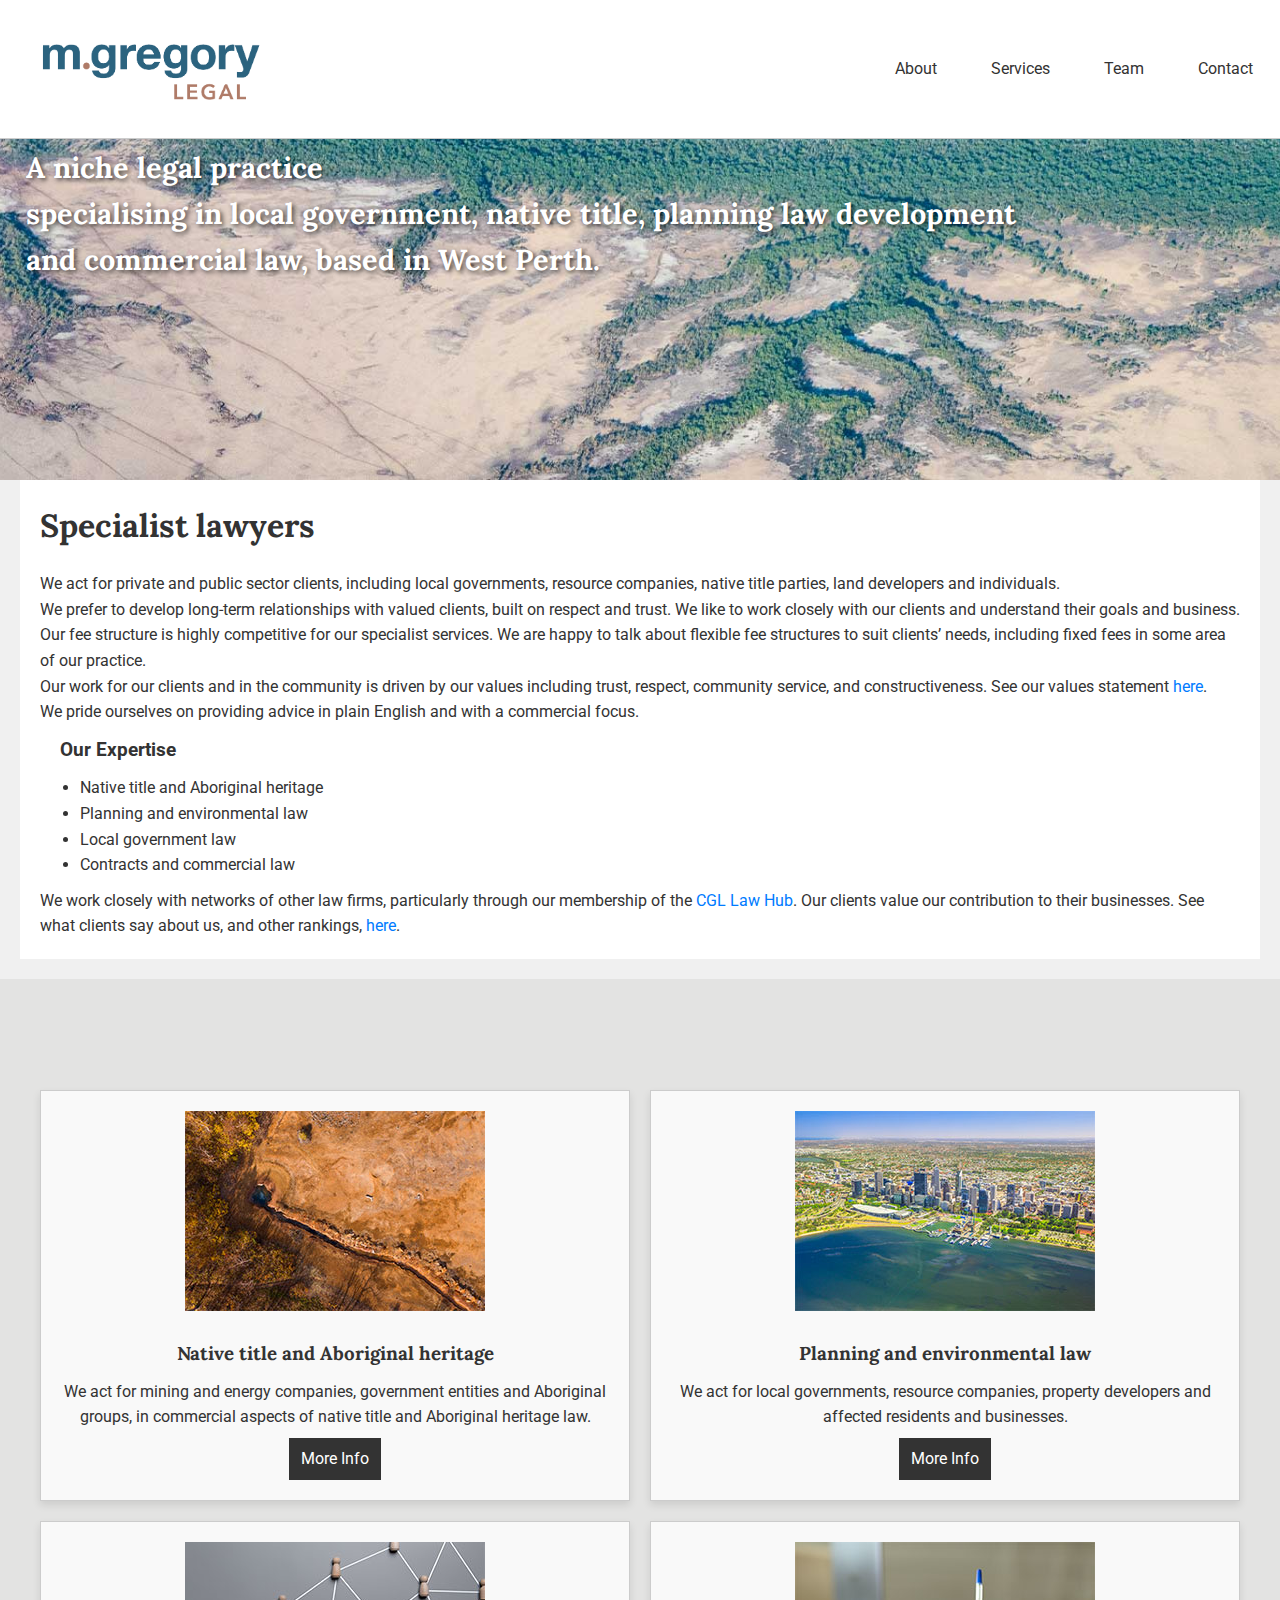
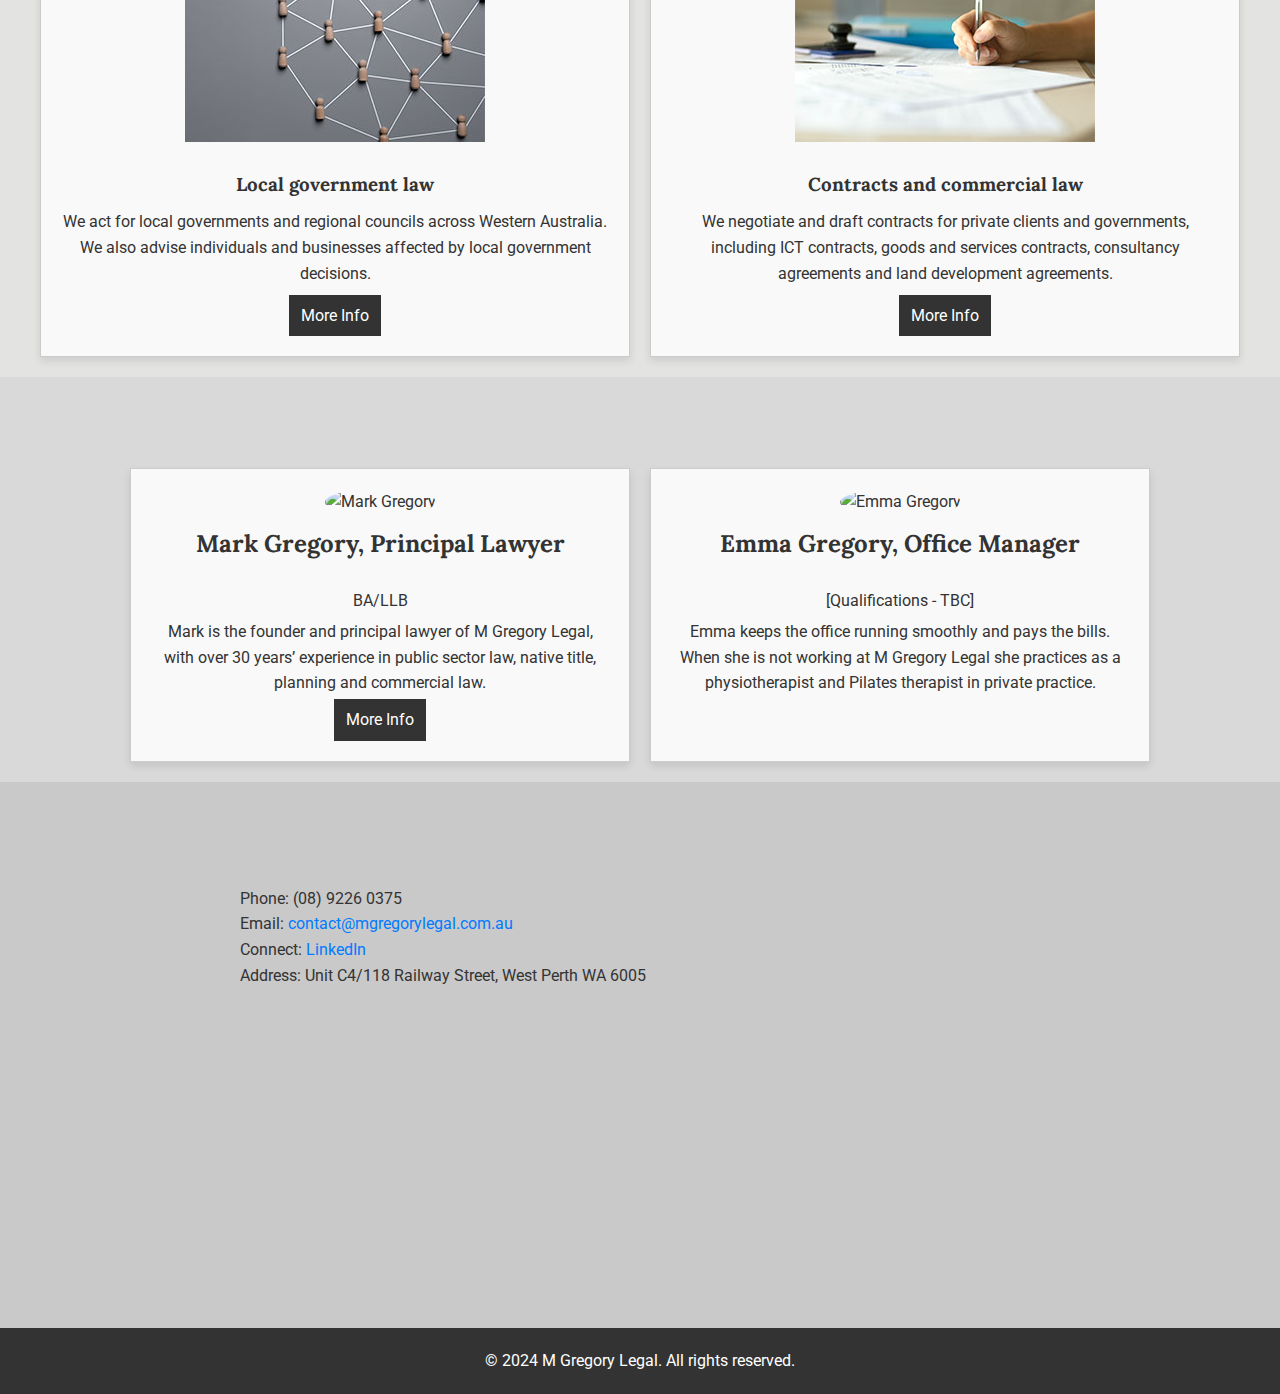
==== commit d115fc15: "v2.1" ====
--- a/index.html
+++ b/index.html
@@ -85,7 +85,7 @@
                     <div class="service">
                         <img src="images/perth-city.jpg" alt="Planning and environmental law">
                         <h3>Planning and environmental law</h3>
-                        <p>We act for local governments, resource companies, property developers and affected residents.</p>
+                        <p>We act for local governments, resource companies, property developers and affected residents and businesses.</p>
                         <a href="Service-Planning-Environmental-Law.html" class="more-info">More Info</a>
                     </div>
                     <div class="service">
@@ -97,7 +97,7 @@
                     <div class="service">
                         <img src="images/sign.jpg" alt="Contracts and commercial law">
                         <h3>Contracts and commercial law</h3>
-                        <p>We negotiate and draft contracts for private clients and governments, in areas including ICT contracts, goods and services, consultancy agreements, native title and Aboriginal heritage agreements and land development agreements. We also assist with contract disputes.</p>
+                        <p>We negotiate and draft contracts for private clients and governments, including ICT contracts, goods and services contracts, consultancy agreements and land development agreements.</p>
                         <a href="Service-Contracts-Commercial-Law.html" class="more-info">More Info</a>
                     </div>
                 </div>
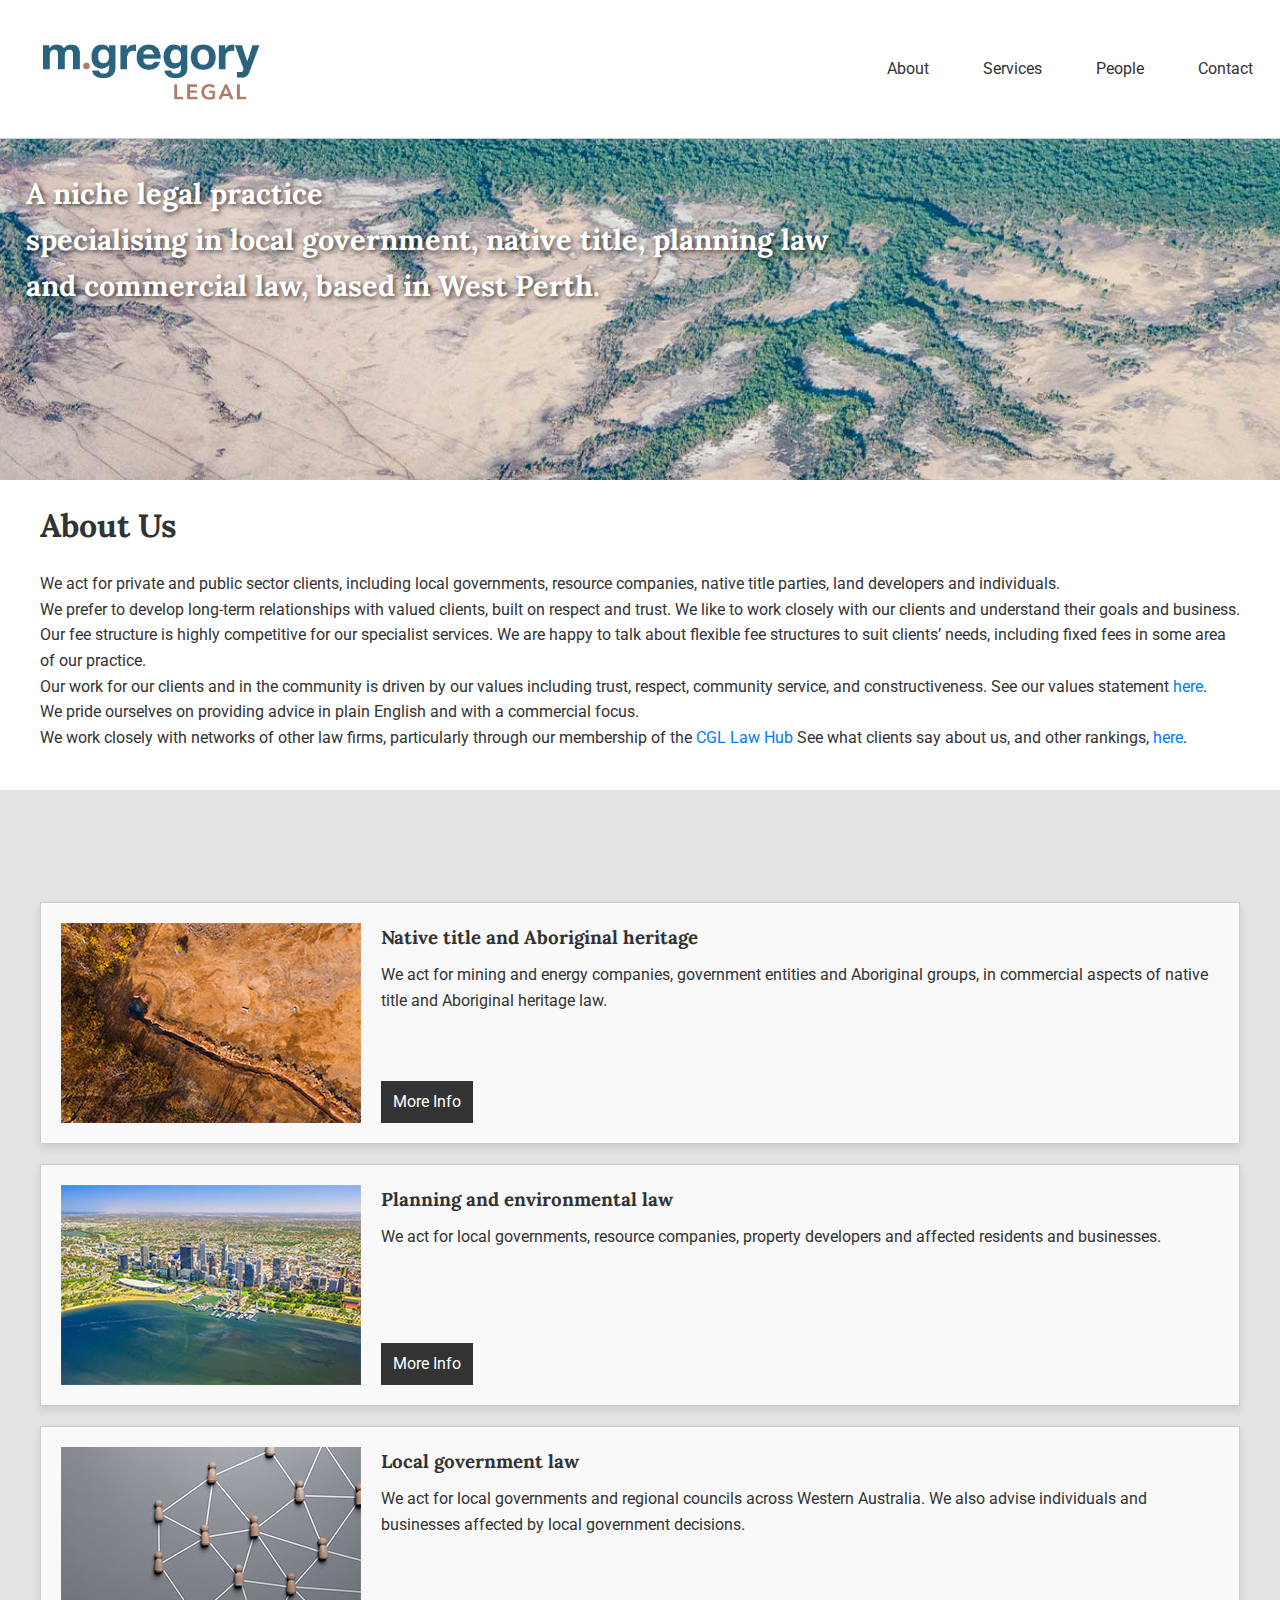
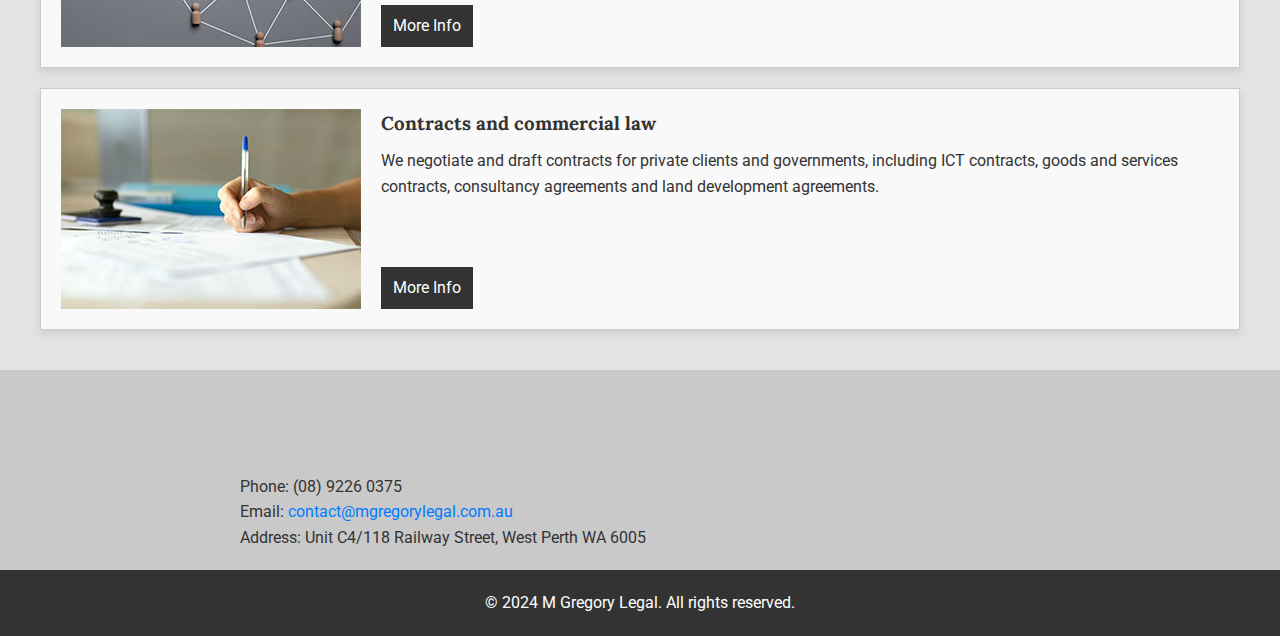
==== commit fd3d2fc2: "v3" ====
--- a/index.html
+++ b/index.html
@@ -16,7 +16,7 @@
                 <ul class="nav-links">
                     <li><a href="#about">About</a></li>
                     <li><a href="#services">Services</a></li>
-                    <li><a href="#team">Team</a></li>
+                    <li><a href="staff.html">People</a></li>
                     <li><a href="#contact">Contact</a></li>
                 </ul>
                 <div class="hamburger" id="hamburger">
@@ -34,7 +34,7 @@
         <section id="about" class="about">
             <div class="main-photo-text">
                 A niche legal practice<br>
-                specialising in local government, native title, planning law development<br>
+                specialising in local government, native title, planning law <br>
                 and commercial law, based in West Perth.
             </div>
             <div class="main-photo slideshow-container">
@@ -55,19 +55,12 @@
                 </div>
             </div>
             <div class="content-box">
-                <h2>Specialist lawyers</h2>
+                <h2>About Us</h2>
                 <p>
                 We act for private and public sector clients, including local governments, resource companies, native title parties, land developers and individuals.
                 <br>We prefer to develop long-term relationships with valued clients, built on respect and trust. We like to work closely with our clients and understand their goals and business.<br>
                 Our fee structure is highly competitive for our specialist services. We are happy to talk about flexible fee structures to suit clients’ needs, including fixed fees in some area of our practice.<br> Our work for our clients and in the community is driven by our values including trust, respect, community service, and constructiveness. See our values statement <a href="Under-construction.html">here</a>. <br>We pride ourselves on providing advice in plain English and with a commercial focus.</p>
-                <h3 class="expertise-title">Our Expertise</h3>
-                <ul class="expertise">
-                    <li>Native title and Aboriginal heritage</li>
-                    <li>Planning and environmental law</li>
-                    <li>Local government law</li>
-                    <li>Contracts and commercial law</li>
-                </ul>
-                <p>We work closely with networks of other law firms, particularly through our membership of the <a href="Under-construction.html">CGL Law Hub</a>. Our clients value our contribution to their businesses. See what clients say about us, and other rankings, <a href="Under-construction.html">here</a>.</p>
+                <p>We work closely with networks of other law firms, particularly through our membership of the <a href="Under-construction.html">CGL Law Hub</a> See what clients say about us, and other rankings, <a href="Under-construction.html">here</a>.</p>
             </div>
         </section>
 
@@ -78,49 +71,35 @@
                 <div class="service-box">
                     <div class="service">
                         <img src="images/waterhole.jpg" alt="Native title and Aboriginal heritage">
-                        <h3>Native title and Aboriginal heritage</h3>
-                        <p>We act for mining and energy companies, government entities and Aboriginal groups, in commercial aspects of native title and Aboriginal heritage law.</p>
-                        <a href="Service-Native-Title-Aboriginal-Heritage.html" class="more-info">More Info</a>
+                        <div class="service-info">
+                            <h3>Native title and Aboriginal heritage</h3>
+                            <p>We act for mining and energy companies, government entities and Aboriginal groups, in commercial aspects of native title and Aboriginal heritage law.</p>
+                            <a href="Service-Native-Title-Aboriginal-Heritage.html" class="more-info">More Info</a>
+                        </div>
                     </div>
                     <div class="service">
                         <img src="images/perth-city.jpg" alt="Planning and environmental law">
-                        <h3>Planning and environmental law</h3>
-                        <p>We act for local governments, resource companies, property developers and affected residents and businesses.</p>
-                        <a href="Service-Planning-Environmental-Law.html" class="more-info">More Info</a>
+                        <div class="service-info">
+                            <h3>Planning and environmental law</h3>
+                            <p>We act for local governments, resource companies, property developers and affected residents and businesses.</p>
+                            <a href="Service-Planning-Environmental-Law.html" class="more-info">More Info</a>
+                        </div>
                     </div>
                     <div class="service">
                         <img src="images/people.jpg" alt="Local government law">
-                        <h3>Local government law</h3>
-                        <p>We act for local governments and regional councils across Western Australia. We also advise individuals and businesses affected by local government decisions.</p>
-                        <a href="Service-Local-Government-Law.html" class="more-info">More Info</a>
+                        <div class="service-info">
+                            <h3>Local government law</h3>
+                            <p>We act for local governments and regional councils across Western Australia. We also advise individuals and businesses affected by local government decisions.</p>
+                            <a href="Service-Local-Government-Law.html" class="more-info">More Info</a>
+                        </div>
                     </div>
                     <div class="service">
                         <img src="images/sign.jpg" alt="Contracts and commercial law">
-                        <h3>Contracts and commercial law</h3>
-                        <p>We negotiate and draft contracts for private clients and governments, including ICT contracts, goods and services contracts, consultancy agreements and land development agreements.</p>
-                        <a href="Service-Contracts-Commercial-Law.html" class="more-info">More Info</a>
-                    </div>
-                </div>
-            </div>
-        </section>
-
-        <!-- Team Section -->
-        <section id="team" class="team">
-            <div class="container">
-                <h2 class="section-title">Our Team</h2>
-                <div class="team-box">
-                    <div class="team-member">
-                        <img src="https://via.placeholder.com/150" class="circle-img" alt="Mark Gregory">
-                        <h3>Mark Gregory, Principal Lawyer</h3>
-                        <p>BA/LLB</p>
-                        <p>Mark is the founder and principal lawyer of M Gregory Legal, with over 30 years’ experience in public sector law, native title, planning and commercial law.</p>
-                        <a href="Mark-more-info.html" class="more-info">More Info</a>
-                    </div>
-                    <div class="team-member">
-                        <img src="https://via.placeholder.com/150" class="circle-img" alt="Emma Gregory">
-                        <h3>Emma Gregory, Office Manager</h3>
-                        <p>[Qualifications - TBC]</p>
-                        <p>Emma keeps the office running smoothly and pays the bills. When she is not working at M Gregory Legal she practices as a physiotherapist and Pilates therapist in private practice.</p>
+                        <div class="service-info">
+                            <h3>Contracts and commercial law</h3>
+                            <p>We negotiate and draft contracts for private clients and governments, including ICT contracts, goods and services contracts, consultancy agreements and land development agreements.</p>
+                            <a href="Service-Contracts-Commercial-Law.html" class="more-info">More Info</a>
+                        </div>
                     </div>
                 </div>
             </div>
@@ -132,9 +111,7 @@
                 <h2 class="section-title">Contact Us</h2>
                 <p>Phone: <span id="phone"></span></p>
                 <p>Email: <span id="email"></span></p>
-                <p>Connect: <a href="Under-construction.html">LinkedIn</a></p>
                 <p>Address: Unit C4/118 Railway Street, West Perth WA 6005</p>
-                <div id="map"></div>
             </div>
         </section>
     </main>
@@ -161,9 +138,14 @@
         document.querySelectorAll('header nav ul li a').forEach(anchor => {
             anchor.addEventListener('click', function(e) {
                 e.preventDefault();
-                document.querySelector(this.getAttribute('href')).scrollIntoView({
-                    behavior: 'smooth'
-                });
+                const targetId = this.getAttribute('href');
+                if (targetId.startsWith('#')) {
+                    document.querySelector(targetId).scrollIntoView({
+                        behavior: 'smooth'
+                    });
+                } else {
+                    window.location.href = targetId;
+                }
             });
         });
 
@@ -222,19 +204,6 @@
         document.getElementById('phone').textContent = '(08) 9226 0375';
         document.getElementById('email').innerHTML = '<a href="mailto:contact@mgregorylegal.com.au">contact@mgregorylegal.com.au</a>';
 
-        // Google Maps API
-        function initMap() {
-            var location = { lat: -31.9505, lng: 115.8605 }; // Coordinates for Perth, WA
-            var map = new google.maps.Map(document.getElementById("map"), {
-                zoom: 14,
-                center: location
-            });
-            var marker = new google.maps.Marker({
-                position: location,
-                map: map
-            });
-        }
-
         // Slideshow logic with smooth fade transition
         let slideIndex = 0;
         showSlides();
@@ -259,7 +228,5 @@
             setTimeout(showSlides, 4000); // Change image every 4 seconds
         }
     </script>
-
-    <script async defer src="https://maps.googleapis.com/maps/api/js?key=AIzaSyBhS0p3uqye0umeR3EE-QV-bH2C4uokrwM&callback=initMap"></script>
 </body>
 </html>
--- a/index.css
+++ b/index.css
@@ -24,40 +24,6 @@
 
 ::-webkit-scrollbar-thumb:hover {
     background: #555;
-}
-
-/* Slideshow container */
-.slideshow-container {
-    position: relative;
-    width: 100vw; /* Full width of the viewport */
-    left: 50%; /* Centering trick */
-    right: 50%; /* Centering trick */
-    margin-left: -50vw; /* Centering trick */
-    margin-right: -50vw; /* Centering trick */
-    height: 350px; /* Adjusted height */
-    overflow: hidden;
-}
-
-.mySlides {
-    position: absolute;
-    top: 0;
-    left: 0;
-    width: 100%;
-    height: 100%;
-    opacity: 0;
-    transition: opacity 1s ease-in-out;
-}
-
-.mySlides.fade-in {
-    opacity: 1;
-}
-
-.mySlides.fade-out {
-    opacity: 0;
-}
-
-.mySlides.active {
-    z-index: 1;
 }
 
 /* Basic styling */
@@ -76,7 +42,7 @@
 header {
     background-color: #fff;
     color: #333;
-    padding: 10px 0; /* Adjusted padding */
+    padding: 10px 0;
     position: fixed;
     width: 100%;
     z-index: 1000;
@@ -187,18 +153,18 @@
 }
 
 .about {
-    background-color: #f0f0f0;
+    background-color: #fff; /* Change background to white */
     padding-top: 50px;
     position: relative;
 }
 
 .about .main-photo {
-    width: 100vw; /* Full width of the viewport */
-    left: 50%; /* Centering trick */
-    right: 50%; /* Centering trick */
-    margin-left: -50vw; /* Centering trick */
-    margin-right: -50vw; /* Centering trick */
-    height: 350px; /* Adjusted height */
+    width: 100vw; 
+    left: 50%; 
+    right: 50%; 
+    margin-left: -50vw; 
+    margin-right: -50vw; 
+    height: 350px; 
     position: relative;
     overflow: hidden;
     text-align: center;
@@ -211,17 +177,16 @@
     object-fit: cover;
 }
 
-/* Add padding to the top of the main photo text */
 .about .main-photo-text {
     position: absolute;
-    top: 5%; /* Adjusted from 10% */
+    top: 10%; /* Add more padding to the top */
     left: 2%;
     font-family: 'Lora', serif;
-    font-size: 1.8em; /* Adjusted to fit text */
+    font-size: 1.8em; 
     font-weight: bold;
     color: #fff;
-    padding-top: 20px; /* Add padding to the top */
-    z-index: 2; /* Ensure text is above the images */
+    padding-top: 20px; 
+    z-index: 2; 
     text-shadow: 2px 2px 5px rgba(0, 0, 0, 0.7);
     max-width: 90%;
 }
@@ -235,7 +200,7 @@
 
 .about h2, .services h2, .team h2, .contact h2 {
     font-family: 'Lora', serif;
-    font-size: 2em; /* Main heading size */
+    font-size: 2em; 
     margin-bottom: 20px;
     font-weight: bold;
 }
@@ -243,7 +208,7 @@
 .expertise-title {
     font-size: 1.2em;
     margin-top: 10px;
-    padding-left: 20px;/* Adjusted size to be smaller */
+    padding-left: 20px;
 }
 
 .about ul.expertise {
@@ -253,6 +218,7 @@
     margin-bottom: 10px;
 }
 
+/* Services Section */
 .services {
     background-color: #e3e3e2;
     padding: 20px 0;
@@ -272,9 +238,7 @@
 }
 
 .service-box {
-    display: grid;
-    grid-template-columns: repeat(2, 1fr);
-    gap: 20px;
+    display: block;
     width: 100%;
     max-width: 1200px;
     margin: 0 auto;
@@ -284,24 +248,28 @@
     background-color: #f9f9f9;
     border: 1px solid #ccc;
     padding: 20px;
-    text-align: center;
     transition: transform 0.3s ease;
     box-shadow: 0 4px 8px rgba(0, 0, 0, 0.1);
+    display: flex;
+    align-items: flex-start;
+    margin-bottom: 20px;
     position: relative;
-    padding-bottom: 60px;
-    width: 100%;
 }
 
 .service img {
-    max-width: 100%;
-    height: auto;
+    width: 300px;
+    height: 200px;
+    object-fit: cover;
+    margin-right: 20px; /* Adjust margin to remove the gap */
+}
+
+.service-info {
+    flex: 1;
+}
+
+.service h3 {
+    font-family: 'Lora', serif;
     margin-bottom: 10px;
-    border-radius: 0; /* Remove rounded corners */
-}
-
-.service h3 {
-    font-family: 'Lora', serif;
-    margin-top: 10px;
 }
 
 .service p {
@@ -317,10 +285,7 @@
     text-decoration: none;
     transition: background-color 0.3s ease;
     position: absolute;
-    bottom: 20px;
-    left: 50%;
-    transform: translateX(-50%);
-    border-radius: 0; /* Remove rounded corners */
+    bottom: 20px; /* Position at the bottom of the box */
 }
 
 .service a:hover {
@@ -390,7 +355,7 @@
     bottom: 20px;
     left: 50%;
     transform: translateX(-50%);
-    border-radius: 0; /* Remove rounded corners */
+    border-radius: 0;
 }
 
 .team-member a:hover {
@@ -412,12 +377,6 @@
     font-family: 'Lora', serif;
     font-size: 2.5em;
     margin-bottom: 20px;
-}
-
-#map {
-    height: 300px;
-    width: 100%;
-    margin-top: 20px;
 }
 
 footer {
@@ -457,12 +416,6 @@
 }
 
 /* Media Queries for Responsive Design */
-@media (max-width: 1200px) {
-    .service-box {
-        grid-template-columns: 1fr;
-    }
-}
-
 @media (max-width: 768px) {
     header nav ul {
         display: none;
@@ -473,11 +426,7 @@
     }
 
     .about .main-photo-text {
-        font-size: 1.2em; /* Adjusted from 1.5em */
-    }
-
-    .service-box {
-        gap: 10px;
+        font-size: 1.2em; 
     }
 
     .team-box {
@@ -494,17 +443,47 @@
     }
 }
 
-@media (max-width: 480px) {
+@media (max-width: 710px) {
     .about .main-photo-text {
-        font-size: 1em; /* Adjusted from 1em */
+        font-size: 1em; 
     }
 
     .service-box {
-        gap: 5px;
+        display: grid;
+        grid-template-columns: 1fr;
+        gap: 20px;
     }
 
     .service {
-        padding: 10px;
+        display: flex;
+        flex-direction: column;
+        align-items: center;
+        text-align: center;
+    }
+
+    .service img {
+        width: 100%;
+        height: auto;
+        max-width: 300px; /* Maintain the original width of the image */
+    }
+
+    .service-info {
+        padding-left: 0;
+        padding-top: 10px;
+        text-align: center;
+    }
+
+    .service h3 {
+        margin-top: 10px;
+    }
+
+    .service p {
+        margin: 10px 0;
+    }
+
+    .service a {
+        position: static;
+        margin-top: 10px;
     }
 
     .team-member {
@@ -512,14 +491,48 @@
     }
 
     .logo img {
-        max-width: 150px; /* Adjusted size for smaller screens */
+        max-width: 150px; 
     }
 
     header .logo {
-        font-size: 1em; /* Adjusted size for smaller screens */
+        font-size: 1em; 
     }
 
     .small-title {
-        font-size: 1.2em; /* Adjusted size for smaller screens */
-    }
-}
+        font-size: 1.2em; 
+    }
+}
+
+/* Slideshow styles */
+.slideshow-container {
+    position: relative;
+    width: 100vw; 
+    left: 50%; 
+    right: 50%; 
+    margin-left: -50vw; 
+    margin-right: -50vw; 
+    height: 350px;
+    overflow: hidden;
+}
+
+.mySlides {
+    position: absolute;
+    top: 0;
+    left: 0;
+    width: 100%;
+    height: 100%;
+    opacity: 0;
+    transition: opacity 1s ease-in-out;
+}
+
+.mySlides.fade-in {
+    opacity: 1;
+}
+
+.mySlides.fade-out {
+    opacity: 0;
+}
+
+.mySlides.active {
+    z-index: 1;
+}
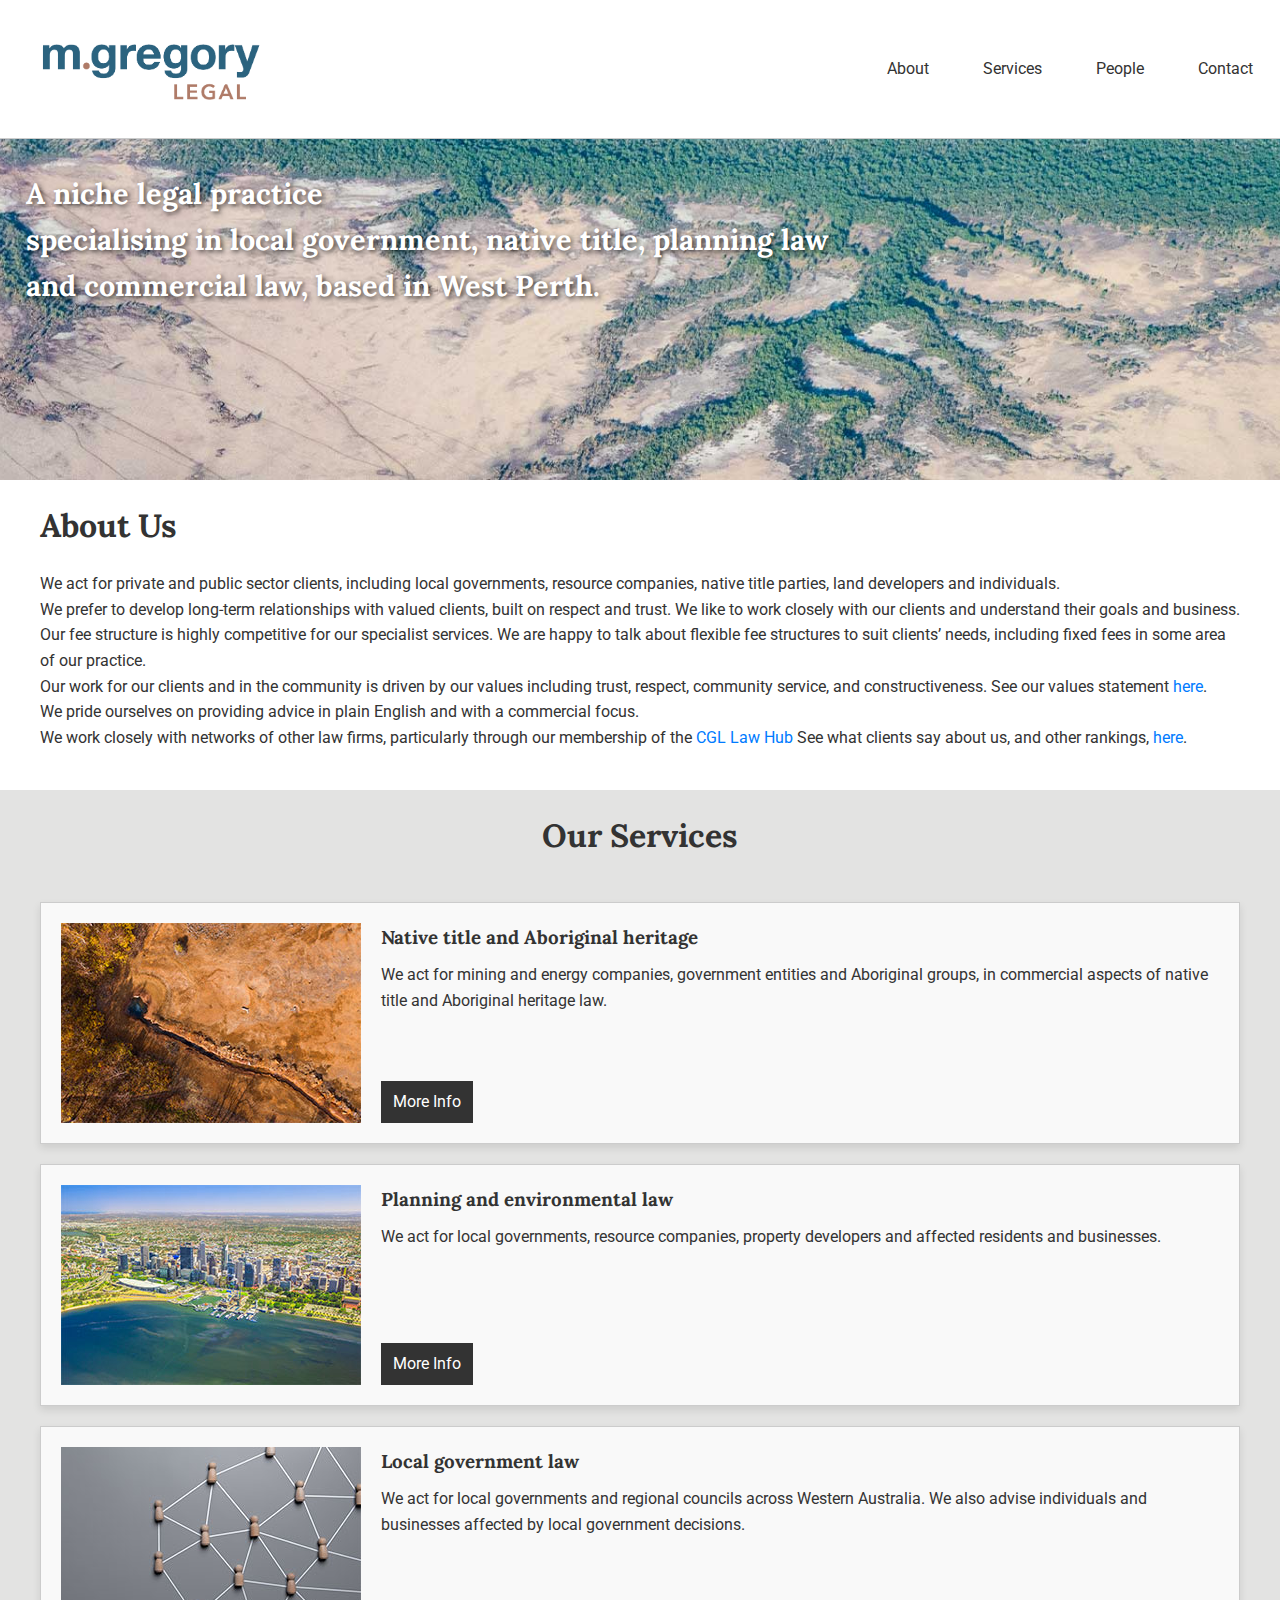
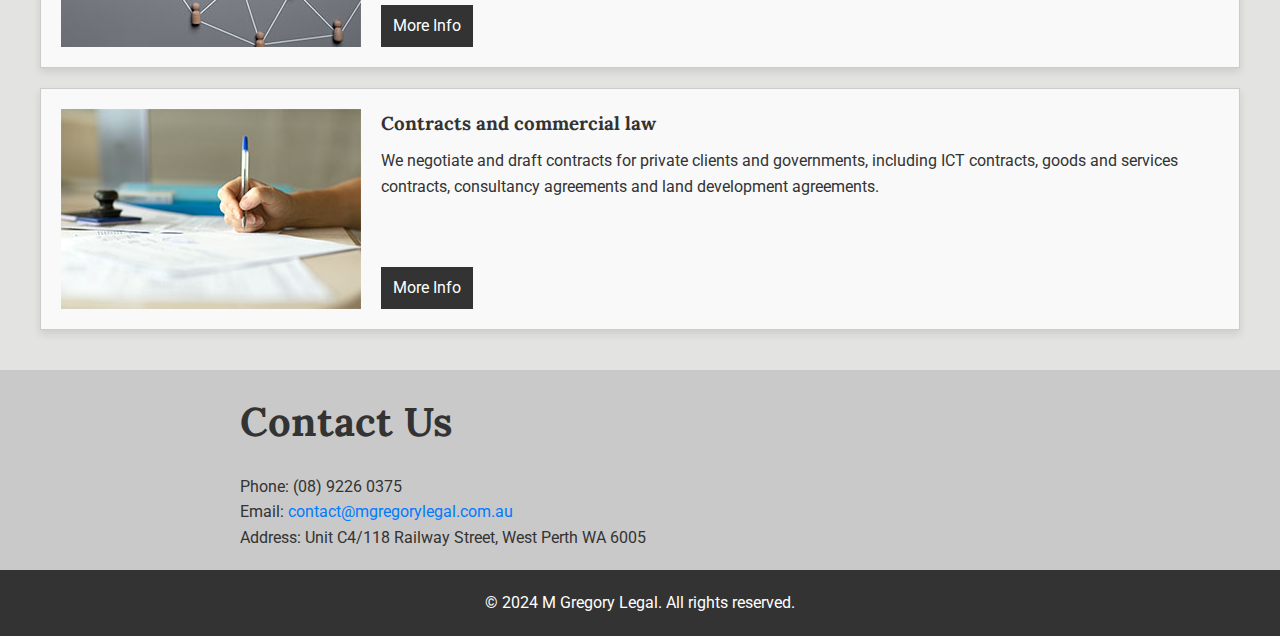
==== commit 03bc4eb0: "test phone 2" ====
--- a/index.html
+++ b/index.html
@@ -123,110 +123,91 @@
     </footer>
 
     <script>
-        // JavaScript for smooth header transition on scroll
-        window.onscroll = function() {scrollFunction()};
-
-        function scrollFunction() {
-            if (document.body.scrollTop > 80 || document.documentElement.scrollTop > 80) {
-                document.getElementById("header").classList.add("scroll");
+    // JavaScript for smooth header transition on scroll
+    window.onscroll = function() {scrollFunction()};
+
+    function scrollFunction() {
+        if (document.body.scrollTop > 80 || document.documentElement.scrollTop > 80) {
+            document.getElementById("header").classList.add("scroll");
+        } else {
+            document.getElementById("header").classList.remove("scroll");
+        }
+    }
+
+    // Smooth scrolling for navigation links
+    document.querySelectorAll('header nav ul li a').forEach(anchor => {
+        anchor.addEventListener('click', function(e) {
+            e.preventDefault();
+            const targetId = this.getAttribute('href');
+            if (targetId.startsWith('#')) {
+                document.querySelector(targetId).scrollIntoView({
+                    behavior: 'smooth'
+                });
             } else {
-                document.getElementById("header").classList.remove("scroll");
+                window.location.href = targetId;
             }
-        }
-
-        // Smooth scrolling for navigation links
-        document.querySelectorAll('header nav ul li a').forEach(anchor => {
-            anchor.addEventListener('click', function(e) {
-                e.preventDefault();
-                const targetId = this.getAttribute('href');
-                if (targetId.startsWith('#')) {
-                    document.querySelector(targetId).scrollIntoView({
-                        behavior: 'smooth'
-                    });
-                } else {
-                    window.location.href = targetId;
-                }
-            });
         });
-
-        // Smooth scrolling for logo link
-        document.querySelector('header .logo a').addEventListener('click', function(e) {
-            e.preventDefault();
-            document.querySelector(this.getAttribute('href')).scrollIntoView({
-                behavior: 'smooth'
-            });
+    });
+
+    // Smooth scrolling for logo link
+    document.querySelector('header .logo a').addEventListener('click', function(e) {
+        e.preventDefault();
+        document.querySelector(this.getAttribute('href')).scrollIntoView({
+            behavior: 'smooth'
         });
-
-        // Toggle hamburger menu
-        document.querySelector('.hamburger').addEventListener('click', function() {
-            document.querySelector('.nav-links').classList.toggle('nav-active');
-            document.querySelector('.hamburger').classList.toggle('toggle');
-            document.querySelector('.close-btn').classList.toggle('visible');
-        });
-
-        // Close hamburger menu
-        document.querySelector('#close-btn').addEventListener('click', function() {
+    });
+
+    // Toggle hamburger menu
+    document.querySelector('.hamburger').addEventListener('click', function() {
+        document.querySelector('.nav-links').classList.toggle('nav-active');
+        document.querySelector('.hamburger').classList.toggle('toggle');
+        document.querySelector('.close-btn').classList.toggle('visible');
+    });
+
+    // Close hamburger menu
+    document.querySelector('#close-btn').addEventListener('click', function() {
+        document.querySelector('.nav-links').classList.remove('nav-active');
+        document.querySelector('.hamburger').classList.remove('toggle');
+        document.querySelector('.close-btn').classList.remove('visible');
+    });
+
+    // Close hamburger menu on link click
+    document.querySelectorAll('.nav-links a').forEach(link => {
+        link.addEventListener('click', function() {
             document.querySelector('.nav-links').classList.remove('nav-active');
             document.querySelector('.hamburger').classList.remove('toggle');
             document.querySelector('.close-btn').classList.remove('visible');
         });
-
-        // Close hamburger menu on link click
-        document.querySelectorAll('.nav-links a').forEach(link => {
-            link.addEventListener('click', function() {
-                document.querySelector('.nav-links').classList.remove('nav-active');
-                document.querySelector('.hamburger').classList.remove('toggle');
-                document.querySelector('.close-btn').classList.remove('visible');
-            });
-        });
-
-        // Fade-in effect for h2 elements on scroll
-        const sections = document.querySelectorAll('section');
-        const options = {
-            threshold: 0.5
-        };
-
-        const observer = new IntersectionObserver((entries, observer) => {
-            entries.forEach(entry => {
-                if (!entry.isIntersecting) {
-                    return;
-                }
-                entry.target.querySelector('h2').classList.add('fade-in');
-                observer.unobserve(entry.target);
-            });
-        }, options);
-
-        sections.forEach(section => {
-            observer.observe(section);
-        });
-
-        // Anti-scraping measures for contact info
-        document.getElementById('phone').textContent = '(08) 9226 0375';
-        document.getElementById('email').innerHTML = '<a href="mailto:contact@mgregorylegal.com.au">contact@mgregorylegal.com.au</a>';
-
-        // Slideshow logic with smooth fade transition
-        let slideIndex = 0;
-        showSlides();
-
-        function showSlides() {
-            let slides = document.getElementsByClassName("mySlides");
-            for (let i = 0; i < slides.length; i++) {
-                slides[i].classList.remove("active");
-                slides[i].classList.remove("fade-out");
-            }
-            slideIndex++;
-            if (slideIndex > slides.length) { 
-                slideIndex = 1 
-            }
-            slides[slideIndex - 1].classList.add("active");
-            slides[slideIndex - 1].classList.add("fade-in");
-            if (slideIndex === 1) {
-                slides[slides.length - 1].classList.add("fade-out");
-            } else {
-                slides[slideIndex - 2].classList.add("fade-out");
-            }
-            setTimeout(showSlides, 4000); // Change image every 4 seconds
+    });
+
+    // Anti-scraping measures for contact info
+    document.getElementById('phone').textContent = '(08) 9226 0375';
+    document.getElementById('email').innerHTML = '<a href="mailto:contact@mgregorylegal.com.au">contact@mgregorylegal.com.au</a>';
+
+    // Slideshow logic with smooth fade transition
+    let slideIndex = 0;
+    const slides = document.getElementsByClassName("mySlides");
+
+    function showSlides() {
+        for (let i = 0; i < slides.length; i++) {
+            slides[i].classList.remove("active");
+            slides[i].classList.remove("fade-out");
         }
-    </script>
+        slideIndex++;
+        if (slideIndex > slides.length) {
+            slideIndex = 1;
+        }
+        slides[slideIndex - 1].classList.add("active");
+        slides[slideIndex - 1].classList.add("fade-in");
+        setTimeout(() => {
+            slides[slideIndex - 1].classList.remove("fade-in");
+            slides[slideIndex - 1].classList.add("fade-out");
+            showSlides();
+        }, 4000); // Change image every 4 seconds
+    }
+
+    showSlides();
+</script>
+
 </body>
 </html>
--- a/index.css
+++ b/index.css
@@ -386,14 +386,8 @@
     color: #fff;
 }
 
-.fade-in {
-    opacity: 1;
-    transition: opacity 0.6s ease-in-out;
-}
-
 h2 {
-    opacity: 0;
-    transition: opacity 0.6s ease-in-out;
+    opacity: 1; /* Ensure visibility */
 }
 
 a {
@@ -500,6 +494,20 @@
 
     .small-title {
         font-size: 1.2em; 
+    }
+}
+
+@media (max-width: 480px) {
+    header {
+        padding-top: 0;
+    }
+
+    main {
+        padding-top: 60px;
+    }
+
+    header .container {
+        padding: 10px;
     }
 }
 
@@ -536,3 +544,4 @@
 .mySlides.active {
     z-index: 1;
 }
+
